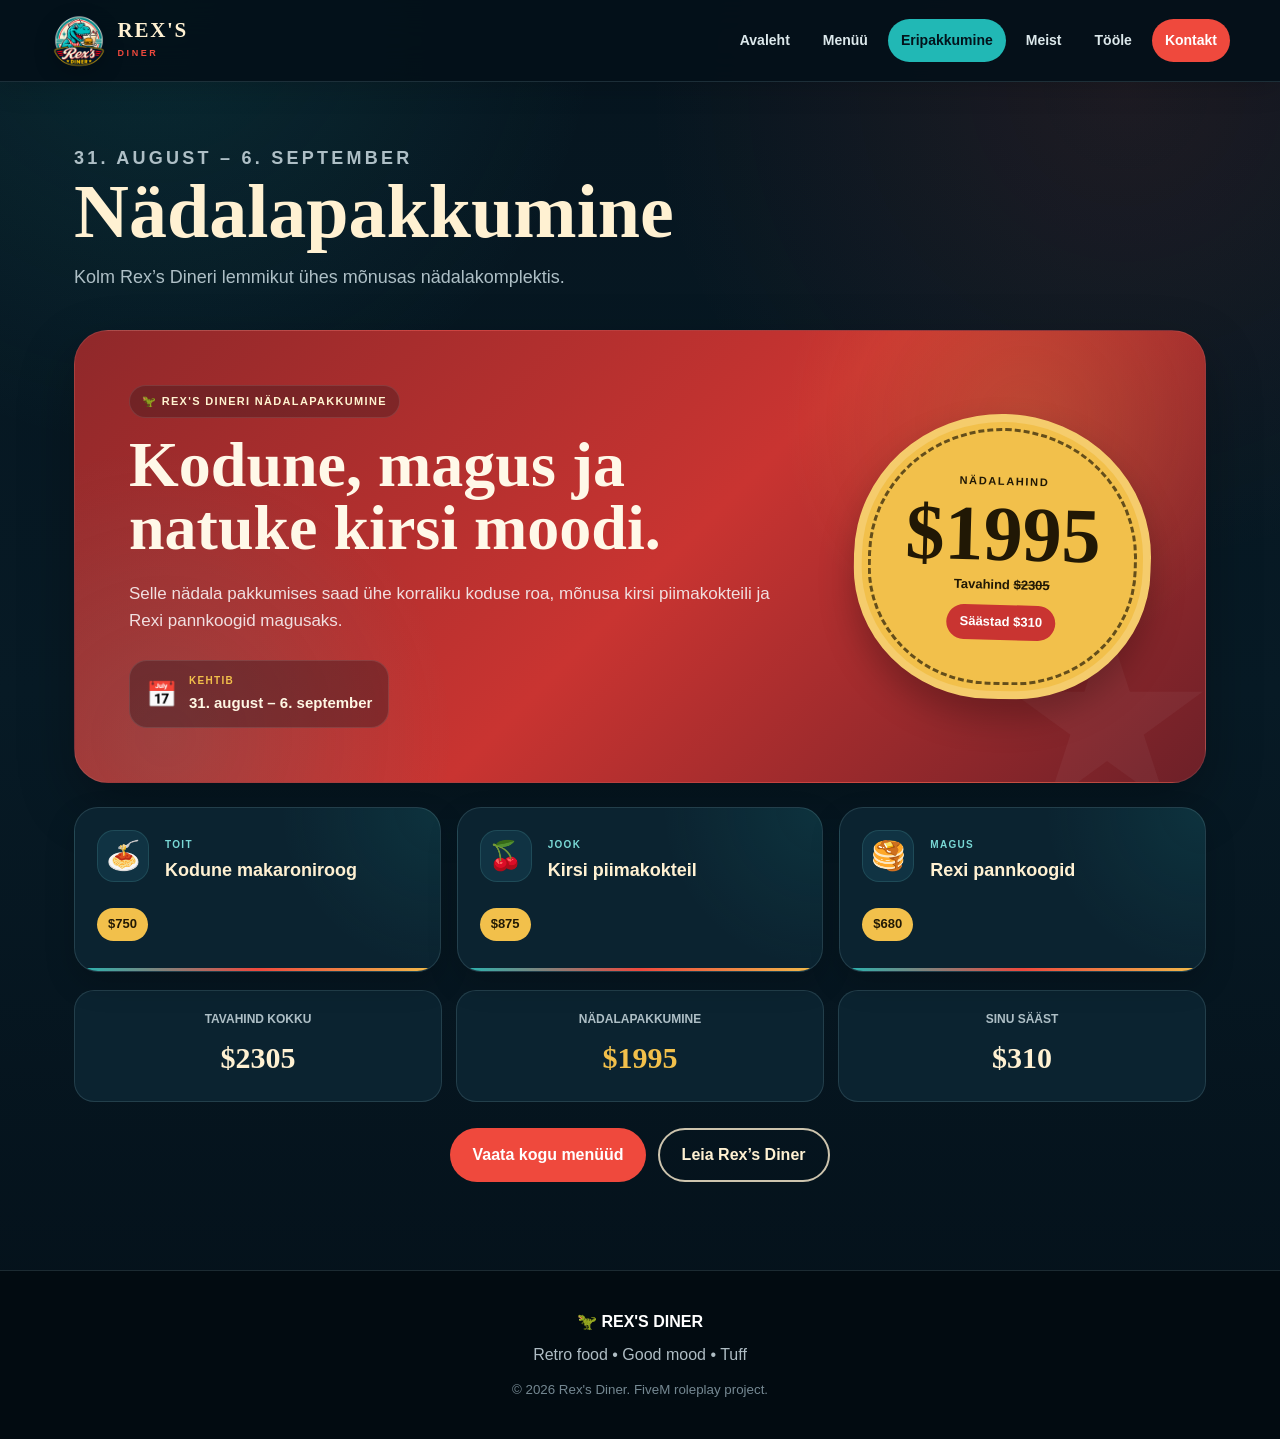
==== eripakkumine.html @ d5dc0175 "Add files via upload" ====
<!doctype html>
<html lang="et">
<head>
  <meta charset="utf-8">
  <meta name="viewport" content="width=device-width, initial-scale=1">
  <meta name="theme-color" content="#06151f">
  <title>Eripakkumine | Rex's Diner</title>
  <link rel="stylesheet" href="styles.css?v=11">

<style>
/* NÄDALAPAKKUMINE – inline CSS, et kujundus töötaks kindlasti */

.weekly-offer-page {
  max-width: 1180px !important;
}

.weekly-offer-hero {
  position: relative !important;
  overflow: hidden !important;
  display: grid !important;
  grid-template-columns: minmax(0, 1.4fr) minmax(260px, .6fr) !important;
  gap: 32px !important;
  align-items: center !important;
  padding: clamp(30px, 5vw, 54px) !important;
  background:
    radial-gradient(circle at 84% 20%, rgba(242,192,75,.17), transparent 15rem),
    radial-gradient(circle at 8% 90%, rgba(33,184,181,.13), transparent 18rem),
    linear-gradient(135deg, #8f282a, #c93431 52%, #6d2028) !important;
  border: 1px solid rgba(255,255,255,.08) !important;
  border-radius: 34px !important;
  box-shadow: 0 22px 55px rgba(0,0,0,.28) !important;
}

.weekly-offer-hero::after {
  content: "★" !important;
  position: absolute !important;
  right: -14px !important;
  bottom: -60px !important;
  color: rgba(255,255,255,.045) !important;
  font-size: 250px !important;
  line-height: 1 !important;
  pointer-events: none !important;
}

.weekly-kicker {
  display: inline-flex !important;
  align-items: center !important;
  padding: 7px 12px !important;
  margin-bottom: 16px !important;
  color: #fff3d0 !important;
  background: rgba(4,16,25,.26) !important;
  border: 1px solid rgba(255,255,255,.10) !important;
  border-radius: 999px !important;
  font-size: 11px !important;
  font-weight: 900 !important;
  letter-spacing: .12em !important;
}

.weekly-offer-copy h2 {
  max-width: 690px !important;
  margin: 0 !important;
  color: #fff8e8 !important;
  font-family: Georgia, "Times New Roman", serif !important;
  font-size: clamp(38px, 5.2vw, 64px) !important;
  line-height: .98 !important;
}

.weekly-offer-copy > p {
  max-width: 650px !important;
  margin: 20px 0 26px !important;
  color: #f1dfe0 !important;
  font-size: 17px !important;
}

.weekly-date {
  display: inline-grid !important;
  grid-template-columns: auto 1fr !important;
  gap: 12px !important;
  align-items: center !important;
  padding: 12px 16px !important;
  background: rgba(4,16,25,.30) !important;
  border: 1px solid rgba(255,255,255,.10) !important;
  border-radius: 18px !important;
}

.weekly-date > span {
  font-size: 25px !important;
}

.weekly-date small,
.weekly-date strong {
  display: block !important;
}

.weekly-date small {
  color: #f2c04b !important;
  font-size: 10px !important;
  font-weight: 900 !important;
  letter-spacing: .13em !important;
}

.weekly-date strong {
  margin-top: 2px !important;
  color: #fff7e4 !important;
  font-size: 15px !important;
}

.weekly-price-card {
  position: relative !important;
  z-index: 1 !important;
  min-height: 285px !important;
  display: flex !important;
  flex-direction: column !important;
  align-items: center !important;
  justify-content: center !important;
  padding: 30px 24px !important;
  text-align: center !important;
  color: #211805 !important;
  background: #f2c04b !important;
  border: 8px solid rgba(255,255,255,.18) !important;
  border-radius: 50% 50% 46% 46% !important;
  outline: 3px dashed rgba(33,24,5,.68) !important;
  outline-offset: -17px !important;
  transform: rotate(1.5deg) !important;
  box-shadow: 0 18px 34px rgba(0,0,0,.25) !important;
}

.weekly-price-label {
  font-size: 11px !important;
  font-weight: 900 !important;
  letter-spacing: .15em !important;
}

.weekly-price-card > strong {
  margin: 4px 0 2px !important;
  font-family: Georgia, "Times New Roman", serif !important;
  font-size: clamp(52px, 7vw, 78px) !important;
  line-height: 1 !important;
}

.weekly-old-price {
  font-size: 13px !important;
  font-weight: 800 !important;
}

.weekly-save {
  margin-top: 10px !important;
  padding: 7px 13px !important;
  color: #fff !important;
  background: #c93431 !important;
  border-radius: 999px !important;
  font-size: 13px !important;
  font-weight: 900 !important;
}

.weekly-items {
  display: grid !important;
  grid-template-columns: repeat(3, minmax(0,1fr)) !important;
  gap: 16px !important;
  margin-top: 24px !important;
}

.weekly-item-card {
  position: relative !important;
  min-height: 165px !important;
  display: grid !important;
  grid-template-columns: auto minmax(0,1fr) !important;
  gap: 16px !important;
  align-items: start !important;
  padding: 22px !important;
  overflow: hidden !important;
  background:
    radial-gradient(circle at 100% 0%, rgba(33,184,181,.10), transparent 10rem),
    #0b2330 !important;
  border: 1px solid rgba(142,189,199,.18) !important;
  border-radius: 24px !important;
  box-shadow: 0 12px 30px rgba(0,0,0,.18) !important;
}

.weekly-item-card::after {
  content: "" !important;
  position: absolute !important;
  left: 0 !important;
  right: 0 !important;
  bottom: 0 !important;
  height: 3px !important;
  background: linear-gradient(90deg, #21b8b5, #ef493d, #f2c04b) !important;
}

.weekly-item-icon {
  display: grid !important;
  place-items: center !important;
  width: 52px !important;
  height: 52px !important;
  border-radius: 17px !important;
  background: #103343 !important;
  border: 1px solid rgba(121,216,213,.14) !important;
  font-size: 28px !important;
}

.weekly-item-text span {
  color: #79d8d5 !important;
  font-size: 10px !important;
  font-weight: 900 !important;
  letter-spacing: .13em !important;
}

.weekly-item-text h3 {
  margin: 3px 0 0 !important;
  color: #fff1d2 !important;
  font-size: 18px !important;
  line-height: 1.3 !important;
}

.weekly-item-price {
  grid-column: 1 / -1 !important;
  justify-self: start !important;
  margin-top: 2px !important;
  padding: 6px 11px !important;
  color: #231a05 !important;
  background: #f2c04b !important;
  border-radius: 999px !important;
  font-size: 13px !important;
  font-weight: 900 !important;
}

.weekly-summary {
  display: grid !important;
  grid-template-columns: repeat(3, 1fr) !important;
  gap: 14px !important;
  margin-top: 18px !important;
}

.weekly-summary > div {
  min-height: 112px !important;
  display: flex !important;
  flex-direction: column !important;
  align-items: center !important;
  justify-content: center !important;
  padding: 18px !important;
  text-align: center !important;
  background: #0b2330 !important;
  border: 1px solid rgba(142,189,199,.18) !important;
  border-radius: 20px !important;
}

.weekly-summary span {
  color: #aebfc6 !important;
  font-size: 12px !important;
  font-weight: 800 !important;
  text-transform: uppercase !important;
}

.weekly-summary strong {
  margin-top: 4px !important;
  color: #fff1d2 !important;
  font-family: Georgia, "Times New Roman", serif !important;
  font-size: 30px !important;
}

.weekly-summary-main {
  background:
    linear-gradient(145deg, rgba(242,192,75,.15), rgba(242,192,75,.05)),
    #0b2330 !important;
  border-color: rgba(242,192,75,.24) !important;
}

.weekly-summary-main strong {
  color: #f2c04b !important;
}

.weekly-actions {
  display: flex !important;
  flex-wrap: wrap !important;
  justify-content: center !important;
  gap: 12px !important;
  margin-top: 26px !important;
}

@media (max-width: 900px) {
  .weekly-offer-hero {
    grid-template-columns: 1fr !important;
  }

  .weekly-price-card {
    width: min(300px, 78vw) !important;
    min-height: 260px !important;
    justify-self: center !important;
  }

  .weekly-items {
    grid-template-columns: 1fr !important;
  }
}

@media (max-width: 680px) {
  .weekly-offer-hero {
    padding: 26px 21px !important;
    border-radius: 26px !important;
  }

  .weekly-summary {
    grid-template-columns: 1fr !important;
  }

  .weekly-price-card {
    min-height: 235px !important;
  }

  .weekly-actions .btn {
    width: 100% !important;
  }
}
</style>

</head>
<body>

<header class="site-header">
  <a class="brand" href="index.html" aria-label="Rex's Diner avaleht">
    <img src="logo.png" alt="Rex's Diner logo" class="brand-logo">
    <span class="brand-text"><strong>REX'S</strong><small>DINER</small></span>
  </a>

  <button class="menu-toggle" aria-expanded="false" aria-controls="main-nav">☰</button>

  <nav id="main-nav" class="main-nav">
    <a href="index.html">Avaleht</a>
    <a href="menu.html">Menüü</a>
    <a class="active" href="eripakkumine.html">Eripakkumine</a>
    <a href="meist.html">Meist</a>
    <a href="toole.html">Tööle</a>
    <a class="nav-cta" href="kontakt.html">Kontakt</a>
  </nav>
</header>

<main class="page">
  <div class="page-wrap weekly-offer-page">

    <div class="page-title">
      <p class="eyebrow">31. AUGUST – 6. SEPTEMBER</p>
      <h1>Nädalapakkumine</h1>
      <p>Kolm Rex’s Dineri lemmikut ühes mõnusas nädalakomplektis.</p>
    </div>

    <section class="weekly-offer-hero">
      <div class="weekly-offer-copy">
        <div class="weekly-kicker">🦖 REX'S DINERI NÄDALAPAKKUMINE</div>
        <h2>Kodune, magus ja natuke kirsi moodi.</h2>
        <p>
          Selle nädala pakkumises saad ühe korraliku koduse roa,
          mõnusa kirsi piimakokteili ja Rexi pannkoogid magusaks.
        </p>

        <div class="weekly-date">
          <span>📅</span>
          <div>
            <small>KEHTIB</small>
            <strong>31. august – 6. september</strong>
          </div>
        </div>
      </div>

      <div class="weekly-price-card">
        <span class="weekly-price-label">NÄDALAHIND</span>
        <strong>$1995</strong>
        <div class="weekly-old-price">Tavahind <del>$2305</del></div>
        <div class="weekly-save">Säästad $310</div>
      </div>
    </section>

    <section class="weekly-items">
      <article class="weekly-item-card">
        <div class="weekly-item-icon">🍝</div>
        <div class="weekly-item-text">
          <span>TOIT</span>
          <h3>Kodune makaroniroog</h3>
        </div>
        <div class="weekly-item-price">$750</div>
      </article>

      <article class="weekly-item-card">
        <div class="weekly-item-icon">🍒</div>
        <div class="weekly-item-text">
          <span>JOOK</span>
          <h3>Kirsi piimakokteil</h3>
        </div>
        <div class="weekly-item-price">$875</div>
      </article>

      <article class="weekly-item-card">
        <div class="weekly-item-icon">🥞</div>
        <div class="weekly-item-text">
          <span>MAGUS</span>
          <h3>Rexi pannkoogid</h3>
        </div>
        <div class="weekly-item-price">$680</div>
      </article>
    </section>

    <section class="weekly-summary">
      <div>
        <span>Tavahind kokku</span>
        <strong>$2305</strong>
      </div>
      <div class="weekly-summary-main">
        <span>Nädalapakkumine</span>
        <strong>$1995</strong>
      </div>
      <div>
        <span>Sinu sääst</span>
        <strong>$310</strong>
      </div>
    </section>

    <div class="weekly-actions">
      <a class="btn btn-primary" href="menu.html">Vaata kogu menüüd</a>
      <a class="btn btn-secondary" href="kontakt.html">Leia Rex’s Diner</a>
    </div>

  </div>
</main>

<footer class="site-footer">
  <strong>🦖 REX'S DINER</strong>
  <p>Retro food • Good mood • Tuff</p>
  <small>© <span id="year"></span> Rex's Diner. FiveM roleplay project.</small>
</footer>

<script src="script.js"></script>
</body>
</html>
---- styles.css ----
:root {
  --bg: #06151f;
  --bg-deep: #041019;
  --surface: #0b2330;
  --surface-2: #103343;
  --surface-3: #153e4f;

  --teal: #21b8b5;
  --teal-soft: #79d8d5;
  --red: #ef493d;
  --red-dark: #c93431;
  --gold: #f2c04b;

  --cream: #fff1d2;
  --text: #f7f0df;
  --muted: #aebfc6;
  --line: rgba(142, 189, 199, .18);

  --shadow: 0 22px 55px rgba(0, 0, 0, .28);
  --shadow-soft: 0 12px 30px rgba(0, 0, 0, .18);
  --radius: 26px;
}

* { box-sizing: border-box; }

html {
  min-height: 100%;
  background: var(--bg-deep);
}

body {
  margin: 0;
  min-height: 100vh;
  font-family: "Trebuchet MS", Arial, sans-serif;
  color: var(--text);
  background:
    radial-gradient(circle at 12% 0%, rgba(33,184,181,.13), transparent 28rem),
    radial-gradient(circle at 88% 6%, rgba(239,73,61,.10), transparent 30rem),
    linear-gradient(180deg, var(--bg) 0%, #071a25 48%, var(--bg-deep) 100%);
  line-height: 1.6;
}

a {
  color: inherit;
  text-decoration: none;
}

img {
  max-width: 100%;
}

/* ---------------- HEADER ---------------- */

.site-header {
  position: sticky;
  top: 0;
  z-index: 50;
  display: flex;
  align-items: center;
  justify-content: space-between;
  min-height: 82px;
  padding: 10px max(22px, calc((100vw - 1180px) / 2));
  background: rgba(4,16,25,.90);
  border-bottom: 1px solid var(--line);
  backdrop-filter: blur(18px);
  box-shadow: 0 8px 24px rgba(0,0,0,.14);
}

.brand {
  display: inline-flex;
  align-items: center;
  gap: 10px;
}

.brand-logo {
  width: clamp(40px, 4.5vw, 58px);
  height: auto;
  max-height: 58px;
  object-fit: contain;
  flex-shrink: 1;
  filter: drop-shadow(0 6px 10px rgba(0,0,0,.24));
}

.brand-text strong {
  display: block;
  color: var(--cream);
  font-family: Georgia, serif;
  font-size: 21px;
  letter-spacing: .08em;
  line-height: 1;
}

.brand-text small {
  display: block;
  margin-top: 5px;
  color: var(--red);
  font-weight: 900;
  letter-spacing: .28em;
  font-size: 9px;
}

.main-nav {
  display: flex;
  align-items: center;
  gap: 7px;
  font-size: 14px;
  font-weight: 800;
}

.main-nav a {
  padding: 10px 13px;
  border-radius: 999px;
  color: #dce8eb;
  transition: background .18s ease, color .18s ease, transform .18s ease;
}

.main-nav a:hover {
  color: #fff;
  background: rgba(33,184,181,.13);
  transform: translateY(-1px);
}

.main-nav a.active {
  background: var(--teal);
  color: #03141c;
}

.main-nav .nav-cta {
  background: var(--red);
  color: #fff;
}

.main-nav .nav-cta.active {
  background: var(--teal);
  color: #03141c;
}

.menu-toggle {
  display: none;
  border: 0;
  color: #fff;
  background: transparent;
  font-size: 28px;
  cursor: pointer;
}

/* ---------------- GENERIC ---------------- */

.page {
  min-height: calc(100vh - 82px - 160px);
}

.eyebrow {
  margin: 0 0 12px;
  color: var(--teal-soft);
  font-size: 13px;
  font-weight: 900;
  letter-spacing: .18em;
}

.btn {
  display: inline-flex;
  align-items: center;
  justify-content: center;
  min-height: 48px;
  padding: 12px 22px;
  border-radius: 999px;
  font-weight: 900;
  transition: transform .18s ease, box-shadow .18s ease, filter .18s ease;
}

.btn:hover {
  transform: translateY(-2px);
  box-shadow: 0 10px 24px rgba(0,0,0,.24);
  filter: brightness(1.05);
}

.btn-primary {
  background: var(--red);
  color: #fff;
}

.btn-secondary {
  background: transparent;
  color: var(--cream);
  border: 2px solid rgba(255,241,210,.8);
}

.btn-teal {
  background: var(--teal);
  color: #03141c;
}

.page-wrap {
  max-width: 1180px;
  margin: 0 auto;
  padding: 62px 24px 88px;
}

.page-title {
  max-width: 820px;
  margin-bottom: 38px;
}

.page-title h1 {
  margin: 0 0 14px;
  font-family: Georgia, "Times New Roman", serif;
  font-size: clamp(48px, 6vw, 76px);
  line-height: 1;
  color: var(--cream);
}

.page-title p {
  margin: 0;
  color: var(--muted);
  font-size: 18px;
}

/* ---------------- HOME ---------------- */

.hero {
  display: grid;
  grid-template-columns: 1.08fr .92fr;
  gap: 64px;
  align-items: center;
  max-width: 1180px;
  min-height: calc(100vh - 82px);
  margin: 0 auto;
  padding: 58px 24px 76px;
}

.hero h1 {
  margin: 0;
  font-family: Georgia, "Times New Roman", serif;
  font-size: clamp(56px, 7vw, 92px);
  line-height: .95;
  letter-spacing: -.045em;
  color: var(--cream);
}

.hero h1 span {
  color: var(--red);
  text-shadow: 4px 4px 0 rgba(33,184,181,.17);
}

.hero p.lead {
  max-width: 650px;
  margin: 26px 0;
  color: var(--muted);
  font-size: 20px;
}

.hero-actions {
  display: flex;
  flex-wrap: wrap;
  gap: 14px;
}

.hero-logo-wrap {
  width: 100%;
  min-height: clamp(280px, 42vw, 510px);
  display: grid;
  place-items: center;
  padding: clamp(18px, 3vw, 34px);
  overflow: hidden;
  background:
    radial-gradient(circle at 50% 44%, rgba(33,184,181,.14), transparent 45%),
    linear-gradient(145deg, var(--surface-2), var(--surface));
  border: 1px solid rgba(121,216,213,.18);
  border-radius: clamp(26px, 4vw, 42px);
  box-shadow: var(--shadow);
}

.hero-logo {
  display: block;
  width: clamp(190px, 34vw, 430px);
  max-width: 88%;
  height: auto;
  object-fit: contain;
  filter: drop-shadow(0 18px 22px rgba(0,0,0,.34));
}

.home-cards {
  max-width: 1180px;
  margin: -34px auto 70px;
  padding: 0 24px;
  display: grid;
  grid-template-columns: repeat(3, 1fr);
  gap: 18px;
}

.home-card,
.card {
  padding: 28px;
  background:
    linear-gradient(180deg, rgba(255,255,255,.018), rgba(255,255,255,0)),
    var(--surface);
  border: 1px solid var(--line);
  border-radius: var(--radius);
  box-shadow: var(--shadow-soft);
}

.home-card {
  transition: transform .2s ease, border-color .2s ease;
}

.home-card:hover {
  transform: translateY(-4px);
  border-color: rgba(33,184,181,.34);
}

.home-card h3 {
  margin: 8px 0;
  color: var(--cream);
  font-size: 23px;
}

.home-card p {
  margin: 0 0 18px;
  color: var(--muted);
}

.home-card .icon {
  font-size: 32px;
}

/* ---------------- MENU PAGE ---------------- */

.menu-page-intro {
  position: relative;
  overflow: hidden;
  padding: 34px 36px;
  margin-bottom: 28px;
  background:
    linear-gradient(130deg, rgba(33,184,181,.12), rgba(239,73,61,.07)),
    var(--surface);
  border: 1px solid var(--line);
  border-radius: 30px;
  box-shadow: var(--shadow-soft);
}

.menu-page-intro::after {
  content: "★";
  position: absolute;
  right: 30px;
  top: 12px;
  color: rgba(242,192,75,.12);
  font-size: 96px;
  line-height: 1;
}

.menu-page-intro p {
  max-width: 720px;
  margin: 0;
  color: var(--muted);
}

.menu-grid-pretty {
  display: grid;
  grid-template-columns: repeat(2, minmax(0, 1fr));
  gap: 22px;
}

.pretty-card {
  position: relative;
  overflow: hidden;
  padding: 0;
  background: var(--surface);
  border: 1px solid var(--line);
  border-radius: 28px;
  box-shadow: var(--shadow-soft);
}

.pretty-card::before {
  content: "";
  position: absolute;
  inset: 0 auto 0 0;
  width: 4px;
  background: linear-gradient(var(--teal), var(--red));
}

.pretty-card.wide {
  grid-column: 1 / -1;
}

.pretty-card-head {
  display: flex;
  align-items: center;
  gap: 14px;
  padding: 22px 24px 18px;
  border-bottom: 1px solid var(--line);
  background: rgba(255,255,255,.018);
}

.pretty-card-icon {
  display: grid;
  place-items: center;
  width: 48px;
  height: 48px;
  flex: 0 0 48px;
  border-radius: 15px;
  background: rgba(33,184,181,.12);
  border: 1px solid rgba(33,184,181,.18);
  font-size: 25px;
}

.pretty-card h2 {
  margin: 0;
  color: var(--cream);
  font-family: Georgia, "Times New Roman", serif;
  font-size: 30px;
}

.pretty-card-body {
  padding: 12px 24px 20px;
}

.pretty-menu-list {
  list-style: none;
  margin: 0;
  padding: 0;
}

.pretty-menu-list li {
  display: grid;
  grid-template-columns: minmax(0, 1fr) auto;
  gap: 14px;
  align-items: center;
  padding: 13px 0;
  border-bottom: 1px dashed rgba(174,191,198,.16);
}

.pretty-menu-list li:last-child {
  border-bottom: 0;
}

.item-name {
  min-width: 0;
  color: #edf3ef;
  font-weight: 800;
  line-height: 1.3;
}

.price-pill {
  display: inline-flex;
  align-items: center;
  justify-content: center;
  min-width: 68px;
  padding: 6px 10px;
  border-radius: 999px;
  color: #1c1603;
  background: var(--gold);
  font-weight: 900;
  font-size: 13px;
  white-space: nowrap;
  box-shadow: inset 0 -2px 0 rgba(0,0,0,.12);
}

.combo-grid {
  display: grid;
  grid-template-columns: repeat(2, minmax(0,1fr));
  gap: 14px;
  padding: 18px 24px 24px;
}

.combo-tile {
  padding: 18px;
  background: var(--surface-2);
  border: 1px solid rgba(121,216,213,.14);
  border-radius: 20px;
}

.combo-top {
  display: flex;
  gap: 12px;
  align-items: flex-start;
  justify-content: space-between;
}

.combo-tile h3 {
  margin: 0;
  color: var(--cream);
  font-size: 18px;
}

.combo-tile p {
  margin: 9px 0 0;
  color: var(--muted);
  font-size: 13px;
  line-height: 1.45;
}

.bar-grid {
  display: grid;
  grid-template-columns: repeat(5, minmax(0,1fr));
  gap: 14px;
  padding: 18px 24px 24px;
}

.bar-tile {
  padding: 16px;
  background: var(--surface-2);
  border: 1px solid rgba(121,216,213,.13);
  border-radius: 18px;
}

.bar-tile h3 {
  margin: 0 0 8px;
  color: var(--teal-soft);
  font-size: 13px;
  text-transform: uppercase;
  letter-spacing: .09em;
}

.bar-tile .pretty-menu-list li {
  grid-template-columns: 1fr;
  gap: 6px;
  padding: 10px 0;
}

.bar-tile .price-pill {
  justify-self: start;
  min-width: auto;
  padding: 5px 9px;
  font-size: 12px;
}

/* ---------------- ABOUT / JOBS / CONTACT ---------------- */

.content-grid {
  display: grid;
  grid-template-columns: 1.1fr .9fr;
  gap: 24px;
}

.card h2 {
  margin: 0 0 14px;
  color: var(--cream);
  font-family: Georgia, "Times New Roman", serif;
  font-size: 36px;
}

.card p {
  color: var(--muted);
}

.stat-grid {
  display: grid;
  grid-template-columns: repeat(3, 1fr);
  gap: 14px;
  margin-top: 22px;
}

.stat {
  min-height: 140px;
  display: flex;
  flex-direction: column;
  justify-content: center;
  align-items: center;
  padding: 18px;
  text-align: center;
  background: var(--surface-2);
  border: 1px solid var(--line);
  border-radius: 20px;
}

.stat strong {
  color: var(--cream);
  font-family: Georgia, serif;
  font-size: 30px;
}

.stat span {
  color: var(--muted);
  font-size: 12px;
  font-weight: 800;
  text-transform: uppercase;
}

.special-card {
  display: grid;
  grid-template-columns: 1fr .4fr;
  gap: 30px;
  align-items: center;
  padding: 44px;
  color: #fff;
  background:
    radial-gradient(circle at 85% 20%, rgba(242,192,75,.18), transparent 20rem),
    linear-gradient(135deg, #9f2b2c, var(--red-dark) 55%, #781f26);
  border: 1px solid rgba(255,255,255,.08);
  border-radius: 32px;
  box-shadow: var(--shadow);
}

.special-card h2 {
  margin: 0 0 12px;
  font-family: Georgia, serif;
  font-size: clamp(40px, 5vw, 62px);
  line-height: 1;
}

.special-badge {
  aspect-ratio: 1;
  display: grid;
  place-items: center;
  padding: 20px;
  text-align: center;
  color: #231a05;
  background: var(--gold);
  border: 8px solid rgba(255,255,255,.18);
  border-radius: 50%;
  outline: 3px dashed #39280c;
  outline-offset: -16px;
  font-family: Georgia, serif;
  font-weight: 900;
  font-size: 26px;
}

.job-tags {
  display: flex;
  flex-wrap: wrap;
  gap: 10px;
  margin: 22px 0;
}

.job-tags span {
  padding: 9px 14px;
  color: #dff8f6;
  background: rgba(33,184,181,.12);
  border: 1px solid rgba(33,184,181,.15);
  border-radius: 999px;
  font-weight: 800;
  font-size: 13px;
}

.apply-options {
  display: grid;
  gap: 18px;
  margin-top: 22px;
}

.apply-option {
  display: grid;
  grid-template-columns: auto 1fr;
  gap: 16px;
  align-items: start;
  padding: 20px;
  background: var(--surface-2);
  border: 1px solid var(--line);
  border-radius: 20px;
}

.apply-icon {
  display: grid;
  place-items: center;
  width: 48px;
  height: 48px;
  border-radius: 50%;
  background: rgba(33,184,181,.13);
  font-size: 25px;
}

.apply-option h3 {
  margin: 0 0 5px;
  color: var(--cream);
  font-size: 20px;
}

.apply-option p {
  margin: 0 0 14px;
}

.apply-divider {
  display: flex;
  align-items: center;
  gap: 12px;
  color: var(--muted);
  font-size: 11px;
  font-weight: 900;
  letter-spacing: .15em;
}

.apply-divider::before,
.apply-divider::after {
  content: "";
  height: 1px;
  flex: 1;
  background: var(--line);
}

.contact-grid {
  display: grid;
  grid-template-columns: repeat(3, 1fr);
  gap: 18px;
}

.contact-grid-two {
  grid-template-columns: repeat(2, minmax(0, 1fr));
  max-width: 820px;
}

.contact-card {
  min-height: 220px;
  padding: 28px;
  background: var(--surface);
  border: 1px solid var(--line);
  border-radius: var(--radius);
  box-shadow: var(--shadow-soft);
}

.contact-card .icon {
  font-size: 34px;
}

.contact-card h2 {
  margin: 12px 0 8px;
  color: var(--cream);
  font-size: 25px;
}

.contact-card p {
  margin: 0;
  color: var(--muted);
}

/* ---------------- FOOTER ---------------- */

.site-footer {
  padding: 38px 24px;
  text-align: center;
  color: #fff;
  background: #020b11;
  border-top: 1px solid var(--line);
}

.site-footer p {
  color: #aebcc3;
  margin: 8px 0;
}

.site-footer small {
  color: #758892;
}

/* ---------------- RESPONSIVE ---------------- */

@media (max-width: 1040px) {
  .bar-grid {
    grid-template-columns: repeat(3, minmax(0,1fr));
  }
}

@media (max-width: 900px) {
  .hero,
  .content-grid {
    grid-template-columns: 1fr;
  }

  .hero {
    min-height: auto;
    padding-top: 50px;
  }

  .hero-logo-wrap {
    min-height: 400px;
  }

  .home-cards,
  .contact-grid {
    grid-template-columns: 1fr;
  }

  .menu-grid-pretty {
    grid-template-columns: 1fr;
  }

  .pretty-card.wide {
    grid-column: auto;
  }

  .special-card {
    grid-template-columns: 1fr;
  }

  .special-badge {
    width: min(250px, 80vw);
    justify-self: center;
  }

  .bar-grid {
    grid-template-columns: repeat(2, minmax(0,1fr));
  }
}

@media (max-width: 760px) {
  .site-header {
    min-height: 72px;
  }

  .menu-toggle {
    display: block;
  }

  .main-nav {
    position: absolute;
    top: 72px;
    left: 14px;
    right: 14px;
    display: none;
    flex-direction: column;
    align-items: stretch;
    gap: 4px;
    padding: 14px;
    background: #071a24;
    border: 1px solid var(--line);
    border-radius: 18px;
    box-shadow: var(--shadow);
  }

  .main-nav.open {
    display: flex;
  }

  .main-nav a {
    text-align: center;
  }

  .hero {
    padding: 42px 20px 66px;
  }

  .hero h1 {
    font-size: clamp(48px, 16vw, 70px);
  }

  .hero p.lead {
    font-size: 18px;
  }

  .hero-logo-wrap {
    min-height: clamp(250px, 78vw, 330px);
    padding: 18px;
    border-radius: 28px;
  }

  .hero-logo {
    width: min(72vw, 320px);
    max-width: 88%;
  }

  .page-wrap {
    padding: 48px 20px 70px;
  }

  .home-cards {
    margin-top: -20px;
    padding: 0 20px;
  }

  .stat-grid {
    grid-template-columns: 1fr;
  }

  .contact-grid-two {
    grid-template-columns: 1fr;
  }

  .combo-grid {
    grid-template-columns: 1fr;
  }

  .bar-grid {
    grid-template-columns: 1fr;
  }

  .menu-page-intro {
    padding: 26px 24px;
  }
}

@media (max-width: 520px) {
  .apply-option {
    grid-template-columns: 1fr;
  }

  .apply-icon {
    width: 44px;
    height: 44px;
  }

  .apply-option .btn {
    width: 100%;
  }

  .pretty-card-head,
  .pretty-card-body,
  .combo-grid,
  .bar-grid {
    padding-left: 18px;
    padding-right: 18px;
  }

  .pretty-menu-list li {
    gap: 10px;
  }

  .price-pill {
    min-width: 62px;
    font-size: 12px;
  }
}
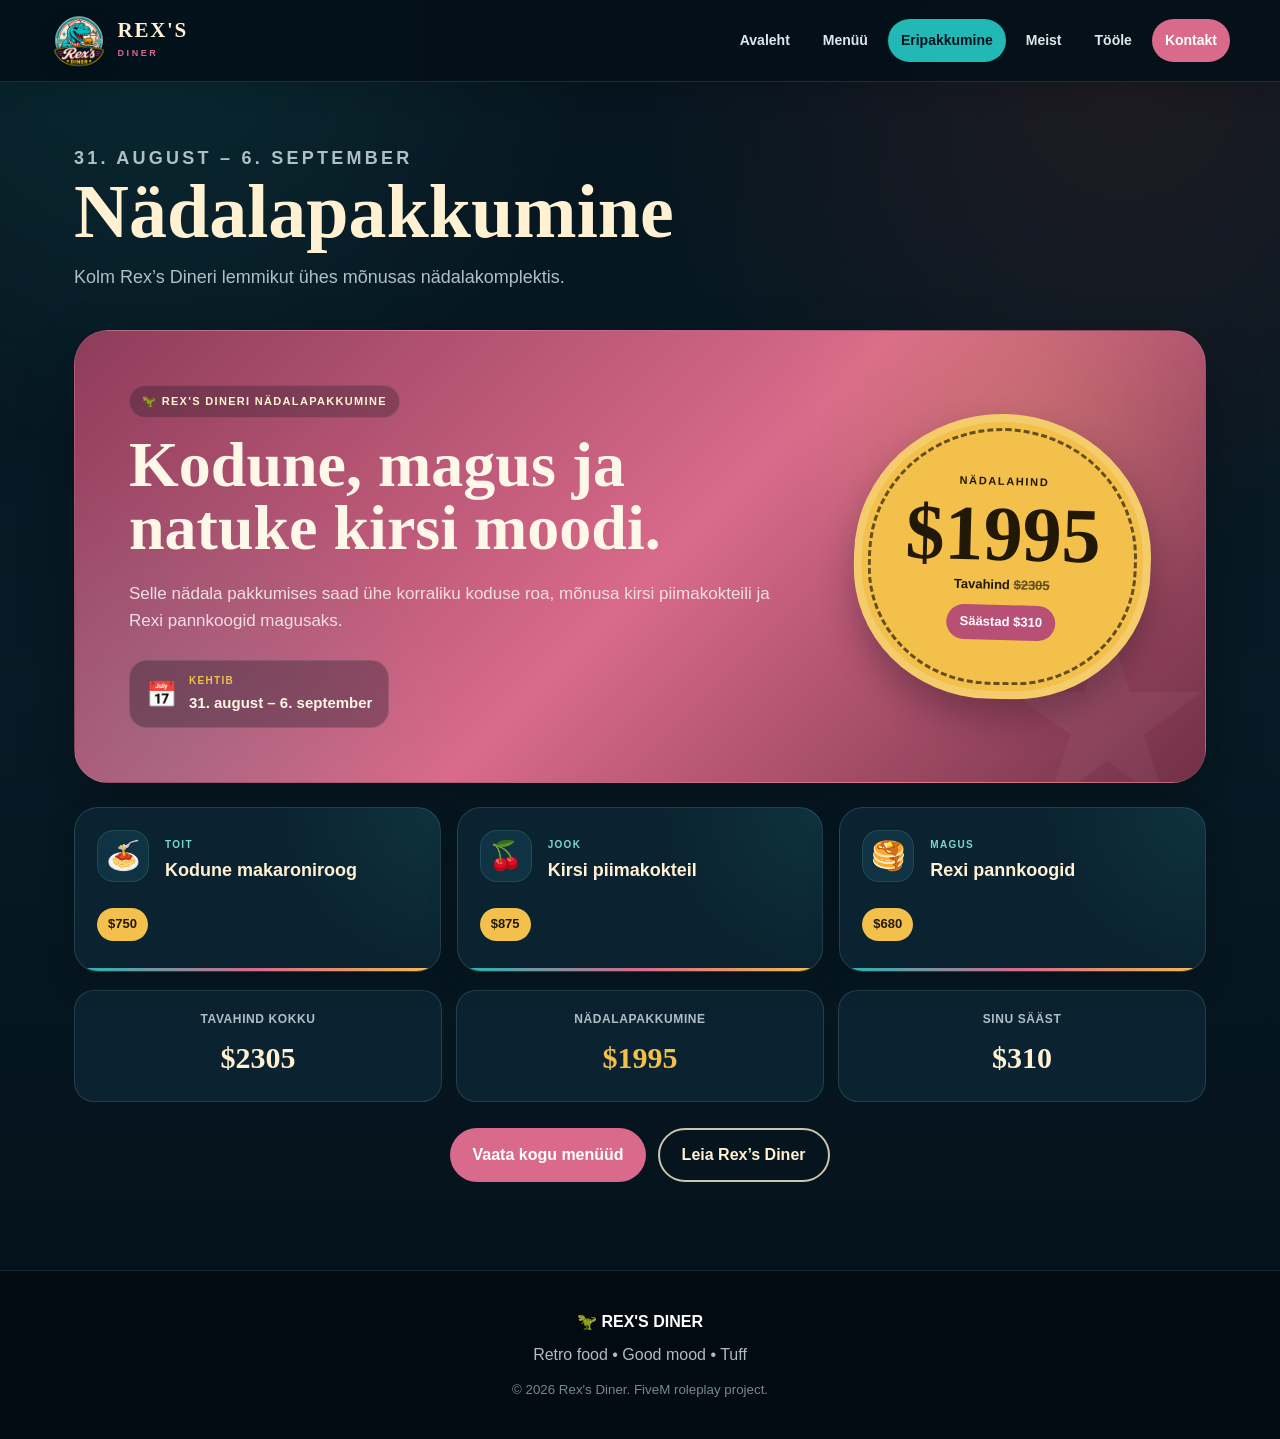
==== commit 4335ad3a: "Add files via upload" ====
--- a/eripakkumine.html
+++ b/eripakkumine.html
@@ -25,7 +25,7 @@
   background:
     radial-gradient(circle at 84% 20%, rgba(242,192,75,.17), transparent 15rem),
     radial-gradient(circle at 8% 90%, rgba(33,184,181,.13), transparent 18rem),
-    linear-gradient(135deg, #8f282a, #c93431 52%, #6d2028) !important;
+    linear-gradient(135deg, #8e3c5a, #d96a8b 52%, #713047) !important;
   border: 1px solid rgba(255,255,255,.08) !important;
   border-radius: 34px !important;
   box-shadow: 0 22px 55px rgba(0,0,0,.28) !important;
@@ -147,7 +147,7 @@
   margin-top: 10px !important;
   padding: 7px 13px !important;
   color: #fff !important;
-  background: #c93431 !important;
+  background: #b84f74 !important;
   border-radius: 999px !important;
   font-size: 13px !important;
   font-weight: 900 !important;
@@ -184,7 +184,7 @@
   right: 0 !important;
   bottom: 0 !important;
   height: 3px !important;
-  background: linear-gradient(90deg, #21b8b5, #ef493d, #f2c04b) !important;
+  background: linear-gradient(90deg, #21b8b5, #d96a8b, #f2c04b) !important;
 }
 
 .weekly-item-icon {
--- a/styles.css
+++ b/styles.css
@@ -7,8 +7,8 @@
 
   --teal: #21b8b5;
   --teal-soft: #79d8d5;
-  --red: #ef493d;
-  --red-dark: #c93431;
+  --red: #d96a8b;
+  --red-dark: #b84f74;
   --gold: #f2c04b;
 
   --cream: #fff1d2;
@@ -586,7 +586,7 @@
   color: #fff;
   background:
     radial-gradient(circle at 85% 20%, rgba(242,192,75,.18), transparent 20rem),
-    linear-gradient(135deg, #9f2b2c, var(--red-dark) 55%, #781f26);
+    linear-gradient(135deg, #8e3c5a, var(--red-dark) 55%, #713047);
   border: 1px solid rgba(255,255,255,.08);
   border-radius: 32px;
   box-shadow: var(--shadow);
@@ -909,3 +909,551 @@
     font-size: 12px;
   }
 }
+
+/* =========================================================
+   REX'S DINER MENÜÜ – IGA TOODE ERALDI KAARDIL
+   ========================================================= */
+
+.menu-page {
+  max-width: 1240px;
+}
+
+.menu-category {
+  margin-top: 28px;
+  padding: 26px;
+  background:
+    linear-gradient(145deg, rgba(255,255,255,.025), rgba(255,255,255,0)),
+    var(--surface);
+  border: 1px solid var(--line);
+  border-radius: 30px;
+  box-shadow: var(--shadow-soft);
+}
+
+.menu-category-heading {
+  display: flex;
+  align-items: center;
+  gap: 16px;
+  margin-bottom: 22px;
+}
+
+.menu-category-heading .eyebrow {
+  margin: 0 0 4px;
+  font-size: 10px;
+}
+
+.menu-category-heading h2 {
+  margin: 0;
+  color: var(--cream);
+  font-family: Georgia, "Times New Roman", serif;
+  font-size: clamp(30px, 4vw, 42px);
+  line-height: 1;
+}
+
+.category-icon {
+  display: grid;
+  place-items: center;
+  width: 58px;
+  height: 58px;
+  flex: 0 0 58px;
+  border-radius: 18px;
+  background: rgba(33,184,181,.12);
+  border: 1px solid rgba(121,216,213,.2);
+  font-size: 29px;
+}
+
+/* Põhikaardid – 3 kaarti reas desktopil */
+.item-card-grid {
+  display: grid !important;
+  grid-template-columns: repeat(3, minmax(0, 1fr)) !important;
+  gap: 16px !important;
+}
+
+.compact-grid {
+  display: grid !important;
+  grid-template-columns: repeat(3, minmax(0, 1fr)) !important;
+  gap: 16px !important;
+}
+
+.item-card {
+  position: relative;
+  min-width: 0;
+  min-height: 155px;
+  display: flex !important;
+  flex-direction: column;
+  align-items: flex-start;
+  padding: 20px;
+  overflow: hidden;
+  background:
+    radial-gradient(circle at 100% 0%, rgba(33,184,181,.10), transparent 9rem),
+    var(--surface-2);
+  border: 1px solid rgba(121,216,213,.15);
+  border-radius: 21px;
+  box-shadow: 0 9px 20px rgba(0,0,0,.15);
+  transition: transform .18s ease, border-color .18s ease, box-shadow .18s ease;
+}
+
+.item-card::after {
+  content: "";
+  position: absolute;
+  left: 0;
+  right: 0;
+  bottom: 0;
+  height: 3px;
+  background: linear-gradient(90deg, var(--teal), var(--red), var(--gold));
+}
+
+.item-card:hover {
+  transform: translateY(-4px);
+  border-color: rgba(121,216,213,.35);
+  box-shadow: 0 15px 28px rgba(0,0,0,.22);
+}
+
+.item-card-icon {
+  margin-bottom: 13px;
+  font-size: 28px;
+  line-height: 1;
+}
+
+.item-card h3 {
+  margin: 0 0 18px;
+  color: #f4f5ed;
+  font-size: 17px;
+  line-height: 1.35;
+}
+
+.item-card-price {
+  display: inline-flex;
+  align-items: center;
+  justify-content: center;
+  margin-top: auto;
+  min-width: 68px;
+  padding: 6px 11px;
+  border-radius: 999px;
+  color: #221902;
+  background: var(--gold);
+  font-weight: 900;
+  font-size: 13px;
+  white-space: nowrap;
+  box-shadow: inset 0 -2px 0 rgba(0,0,0,.12);
+}
+
+/* Kombod */
+.combo-card-grid {
+  display: grid !important;
+  grid-template-columns: repeat(2, minmax(0, 1fr)) !important;
+  gap: 16px !important;
+}
+
+.combo-card {
+  position: relative;
+  padding: 21px;
+  background:
+    linear-gradient(145deg, rgba(239,73,61,.08), transparent),
+    var(--surface-2);
+  border: 1px solid rgba(239,73,61,.18);
+  border-radius: 22px;
+  box-shadow: 0 9px 20px rgba(0,0,0,.15);
+}
+
+.combo-card::before {
+  content: "";
+  position: absolute;
+  top: 0;
+  left: 22px;
+  right: 22px;
+  height: 3px;
+  background: linear-gradient(90deg, var(--red), var(--gold));
+  border-radius: 0 0 99px 99px;
+}
+
+.combo-card-top {
+  display: flex;
+  align-items: center;
+  justify-content: space-between;
+  gap: 12px;
+  margin-bottom: 12px;
+}
+
+.combo-star {
+  color: var(--gold);
+  font-size: 23px;
+}
+
+.combo-card h3 {
+  margin: 0 0 12px;
+  color: var(--cream);
+  font-family: Georgia, "Times New Roman", serif;
+  font-size: 22px;
+}
+
+.combo-card p {
+  position: relative;
+  margin: 5px 0;
+  padding-left: 15px;
+  color: var(--muted);
+  font-size: 13px;
+}
+
+.combo-card p::before {
+  content: "•";
+  position: absolute;
+  left: 0;
+  color: var(--teal-soft);
+}
+
+/* Baarijoogid */
+.bar-category-block {
+  margin-top: 22px;
+}
+
+.bar-section-title {
+  margin: 0 0 11px;
+  color: var(--teal-soft);
+  font-size: 15px;
+  text-transform: uppercase;
+  letter-spacing: .08em;
+}
+
+.bar-item {
+  min-height: 125px;
+  justify-content: space-between;
+}
+
+/* Tablet */
+@media (max-width: 980px) {
+  .item-card-grid,
+  .compact-grid {
+    grid-template-columns: repeat(2, minmax(0, 1fr)) !important;
+  }
+}
+
+/* Telefon */
+@media (max-width: 680px) {
+  .menu-category {
+    padding: 19px;
+    border-radius: 24px;
+  }
+
+  .item-card-grid,
+  .compact-grid,
+  .combo-card-grid {
+    grid-template-columns: 1fr !important;
+  }
+
+  .item-card {
+    min-height: 130px;
+  }
+
+  .menu-category-heading {
+    align-items: flex-start;
+  }
+}
+
+/* =========================================================
+   REX'S DINER – NÄDALAPAKKUMINE
+   ========================================================= */
+
+.weekly-offer-page {
+  max-width: 1180px;
+}
+
+.weekly-offer-hero {
+  position: relative;
+  overflow: hidden;
+  display: grid;
+  grid-template-columns: minmax(0, 1.4fr) minmax(260px, .6fr);
+  gap: 32px;
+  align-items: center;
+  padding: clamp(30px, 5vw, 54px);
+  background:
+    radial-gradient(circle at 84% 20%, rgba(242,192,75,.17), transparent 15rem),
+    radial-gradient(circle at 8% 90%, rgba(33,184,181,.13), transparent 18rem),
+    linear-gradient(135deg, #8e3c5a, #d96a8b 52%, #713047);
+  border: 1px solid rgba(255,255,255,.08);
+  border-radius: 34px;
+  box-shadow: var(--shadow);
+}
+
+.weekly-offer-hero::after {
+  content: "★";
+  position: absolute;
+  right: -14px;
+  bottom: -60px;
+  color: rgba(255,255,255,.045);
+  font-size: 250px;
+  line-height: 1;
+  pointer-events: none;
+}
+
+.weekly-kicker {
+  display: inline-flex;
+  align-items: center;
+  padding: 7px 12px;
+  margin-bottom: 16px;
+  color: #fff3d0;
+  background: rgba(4,16,25,.26);
+  border: 1px solid rgba(255,255,255,.10);
+  border-radius: 999px;
+  font-size: 11px;
+  font-weight: 900;
+  letter-spacing: .12em;
+}
+
+.weekly-offer-copy h2 {
+  max-width: 690px;
+  margin: 0;
+  color: #fff8e8;
+  font-family: Georgia, "Times New Roman", serif;
+  font-size: clamp(38px, 5.2vw, 64px);
+  line-height: .98;
+}
+
+.weekly-offer-copy > p {
+  max-width: 650px;
+  margin: 20px 0 26px;
+  color: #f1dfe0;
+  font-size: 17px;
+}
+
+.weekly-date {
+  display: inline-grid;
+  grid-template-columns: auto 1fr;
+  gap: 12px;
+  align-items: center;
+  padding: 12px 16px;
+  background: rgba(4,16,25,.30);
+  border: 1px solid rgba(255,255,255,.10);
+  border-radius: 18px;
+}
+
+.weekly-date > span {
+  font-size: 25px;
+}
+
+.weekly-date small,
+.weekly-date strong {
+  display: block;
+}
+
+.weekly-date small {
+  color: #f2c04b;
+  font-size: 10px;
+  font-weight: 900;
+  letter-spacing: .13em;
+}
+
+.weekly-date strong {
+  margin-top: 2px;
+  color: #fff7e4;
+  font-size: 15px;
+}
+
+.weekly-price-card {
+  position: relative;
+  z-index: 1;
+  min-height: 285px;
+  display: flex;
+  flex-direction: column;
+  align-items: center;
+  justify-content: center;
+  padding: 30px 24px;
+  text-align: center;
+  color: #211805;
+  background: var(--gold);
+  border: 8px solid rgba(255,255,255,.18);
+  border-radius: 50% 50% 46% 46%;
+  outline: 3px dashed rgba(33,24,5,.68);
+  outline-offset: -17px;
+  transform: rotate(1.5deg);
+  box-shadow: 0 18px 34px rgba(0,0,0,.25);
+}
+
+.weekly-price-label {
+  font-size: 11px;
+  font-weight: 900;
+  letter-spacing: .15em;
+}
+
+.weekly-price-card > strong {
+  margin: 4px 0 2px;
+  font-family: Georgia, "Times New Roman", serif;
+  font-size: clamp(52px, 7vw, 78px);
+  line-height: 1;
+}
+
+.weekly-old-price {
+  font-size: 13px;
+  font-weight: 800;
+}
+
+.weekly-old-price del {
+  opacity: .68;
+}
+
+.weekly-save {
+  margin-top: 10px;
+  padding: 7px 13px;
+  color: #fff;
+  background: var(--red-dark);
+  border-radius: 999px;
+  font-size: 13px;
+  font-weight: 900;
+}
+
+.weekly-items {
+  display: grid;
+  grid-template-columns: repeat(3, minmax(0,1fr));
+  gap: 16px;
+  margin-top: 24px;
+}
+
+.weekly-item-card {
+  position: relative;
+  min-height: 165px;
+  display: grid;
+  grid-template-columns: auto minmax(0,1fr);
+  gap: 16px;
+  align-items: start;
+  padding: 22px;
+  overflow: hidden;
+  background:
+    radial-gradient(circle at 100% 0%, rgba(33,184,181,.10), transparent 10rem),
+    var(--surface);
+  border: 1px solid var(--line);
+  border-radius: 24px;
+  box-shadow: var(--shadow-soft);
+}
+
+.weekly-item-card::after {
+  content: "";
+  position: absolute;
+  left: 0;
+  right: 0;
+  bottom: 0;
+  height: 3px;
+  background: linear-gradient(90deg, var(--teal), var(--red), var(--gold));
+}
+
+.weekly-item-icon {
+  display: grid;
+  place-items: center;
+  width: 52px;
+  height: 52px;
+  border-radius: 17px;
+  background: var(--surface-2);
+  border: 1px solid rgba(121,216,213,.14);
+  font-size: 28px;
+}
+
+.weekly-item-text span {
+  color: var(--teal-soft);
+  font-size: 10px;
+  font-weight: 900;
+  letter-spacing: .13em;
+}
+
+.weekly-item-text h3 {
+  margin: 3px 0 0;
+  color: var(--cream);
+  font-size: 18px;
+  line-height: 1.3;
+}
+
+.weekly-item-price {
+  grid-column: 1 / -1;
+  justify-self: start;
+  margin-top: 2px;
+  padding: 6px 11px;
+  color: #231a05;
+  background: var(--gold);
+  border-radius: 999px;
+  font-size: 13px;
+  font-weight: 900;
+}
+
+.weekly-summary {
+  display: grid;
+  grid-template-columns: repeat(3, 1fr);
+  gap: 14px;
+  margin-top: 18px;
+}
+
+.weekly-summary > div {
+  min-height: 112px;
+  display: flex;
+  flex-direction: column;
+  align-items: center;
+  justify-content: center;
+  padding: 18px;
+  text-align: center;
+  background: var(--surface);
+  border: 1px solid var(--line);
+  border-radius: 20px;
+}
+
+.weekly-summary span {
+  color: var(--muted);
+  font-size: 12px;
+  font-weight: 800;
+  text-transform: uppercase;
+  letter-spacing: .05em;
+}
+
+.weekly-summary strong {
+  margin-top: 4px;
+  color: var(--cream);
+  font-family: Georgia, "Times New Roman", serif;
+  font-size: 30px;
+}
+
+.weekly-summary-main {
+  background: linear-gradient(145deg, rgba(242,192,75,.15), rgba(242,192,75,.05)), var(--surface) !important;
+  border-color: rgba(242,192,75,.24) !important;
+}
+
+.weekly-summary-main strong {
+  color: var(--gold);
+}
+
+.weekly-actions {
+  display: flex;
+  flex-wrap: wrap;
+  justify-content: center;
+  gap: 12px;
+  margin-top: 26px;
+}
+
+@media (max-width: 900px) {
+  .weekly-offer-hero {
+    grid-template-columns: 1fr;
+  }
+
+  .weekly-price-card {
+    width: min(300px, 78vw);
+    min-height: 260px;
+    justify-self: center;
+  }
+
+  .weekly-items {
+    grid-template-columns: 1fr;
+  }
+}
+
+@media (max-width: 680px) {
+  .weekly-offer-hero {
+    padding: 26px 21px;
+    border-radius: 26px;
+  }
+
+  .weekly-summary {
+    grid-template-columns: 1fr;
+  }
+
+  .weekly-price-card {
+    min-height: 235px;
+  }
+
+  .weekly-actions .btn {
+    width: 100%;
+  }
+}
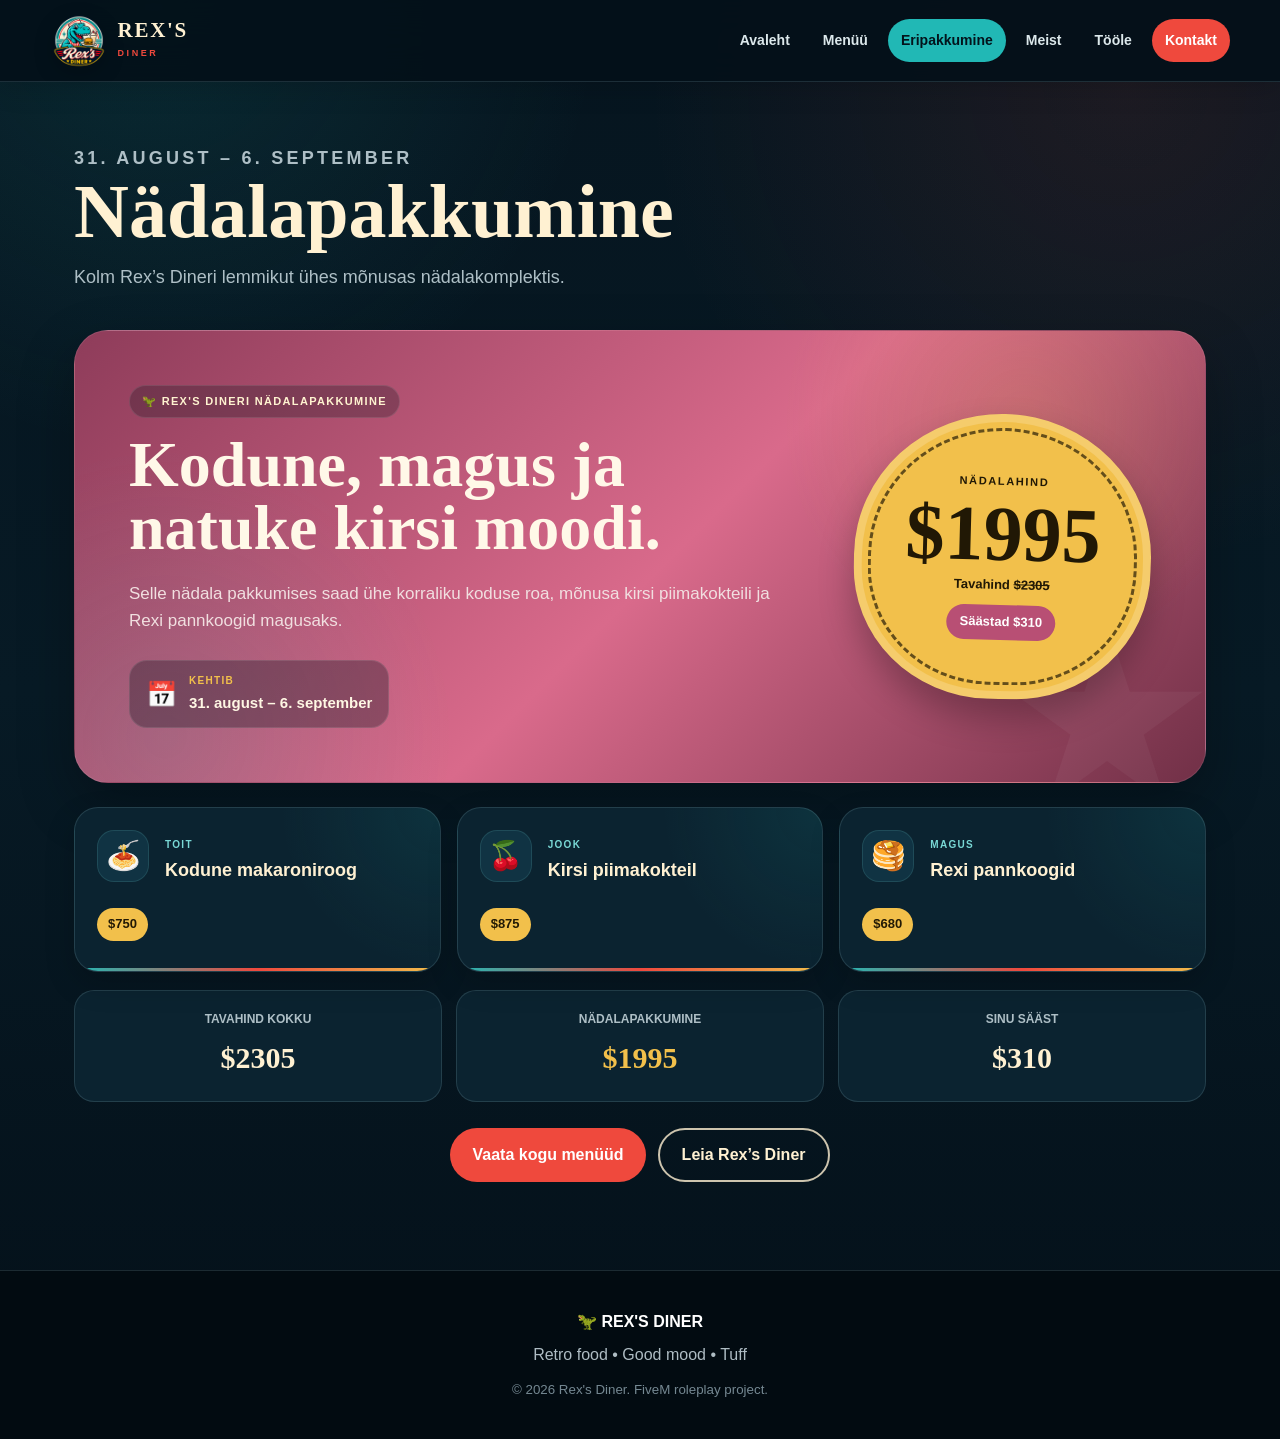
==== commit a1ac5688: "Add files via upload" ====
--- a/eripakkumine.html
+++ b/eripakkumine.html
@@ -184,7 +184,7 @@
   right: 0 !important;
   bottom: 0 !important;
   height: 3px !important;
-  background: linear-gradient(90deg, #21b8b5, #d96a8b, #f2c04b) !important;
+  background: linear-gradient(90deg, #21b8b5, #ef493d, #f2c04b) !important;
 }
 
 .weekly-item-icon {
--- a/styles.css
+++ b/styles.css
@@ -7,8 +7,8 @@
 
   --teal: #21b8b5;
   --teal-soft: #79d8d5;
-  --red: #d96a8b;
-  --red-dark: #b84f74;
+  --red: #ef493d;
+  --red-dark: #c93431;
   --gold: #f2c04b;
 
   --cream: #fff1d2;
@@ -586,7 +586,7 @@
   color: #fff;
   background:
     radial-gradient(circle at 85% 20%, rgba(242,192,75,.18), transparent 20rem),
-    linear-gradient(135deg, #8e3c5a, var(--red-dark) 55%, #713047);
+    linear-gradient(135deg, #9f2b2c, var(--red-dark) 55%, #781f26);
   border: 1px solid rgba(255,255,255,.08);
   border-radius: 32px;
   box-shadow: var(--shadow);
@@ -909,551 +909,3 @@
     font-size: 12px;
   }
 }
-
-/* =========================================================
-   REX'S DINER MENÜÜ – IGA TOODE ERALDI KAARDIL
-   ========================================================= */
-
-.menu-page {
-  max-width: 1240px;
-}
-
-.menu-category {
-  margin-top: 28px;
-  padding: 26px;
-  background:
-    linear-gradient(145deg, rgba(255,255,255,.025), rgba(255,255,255,0)),
-    var(--surface);
-  border: 1px solid var(--line);
-  border-radius: 30px;
-  box-shadow: var(--shadow-soft);
-}
-
-.menu-category-heading {
-  display: flex;
-  align-items: center;
-  gap: 16px;
-  margin-bottom: 22px;
-}
-
-.menu-category-heading .eyebrow {
-  margin: 0 0 4px;
-  font-size: 10px;
-}
-
-.menu-category-heading h2 {
-  margin: 0;
-  color: var(--cream);
-  font-family: Georgia, "Times New Roman", serif;
-  font-size: clamp(30px, 4vw, 42px);
-  line-height: 1;
-}
-
-.category-icon {
-  display: grid;
-  place-items: center;
-  width: 58px;
-  height: 58px;
-  flex: 0 0 58px;
-  border-radius: 18px;
-  background: rgba(33,184,181,.12);
-  border: 1px solid rgba(121,216,213,.2);
-  font-size: 29px;
-}
-
-/* Põhikaardid – 3 kaarti reas desktopil */
-.item-card-grid {
-  display: grid !important;
-  grid-template-columns: repeat(3, minmax(0, 1fr)) !important;
-  gap: 16px !important;
-}
-
-.compact-grid {
-  display: grid !important;
-  grid-template-columns: repeat(3, minmax(0, 1fr)) !important;
-  gap: 16px !important;
-}
-
-.item-card {
-  position: relative;
-  min-width: 0;
-  min-height: 155px;
-  display: flex !important;
-  flex-direction: column;
-  align-items: flex-start;
-  padding: 20px;
-  overflow: hidden;
-  background:
-    radial-gradient(circle at 100% 0%, rgba(33,184,181,.10), transparent 9rem),
-    var(--surface-2);
-  border: 1px solid rgba(121,216,213,.15);
-  border-radius: 21px;
-  box-shadow: 0 9px 20px rgba(0,0,0,.15);
-  transition: transform .18s ease, border-color .18s ease, box-shadow .18s ease;
-}
-
-.item-card::after {
-  content: "";
-  position: absolute;
-  left: 0;
-  right: 0;
-  bottom: 0;
-  height: 3px;
-  background: linear-gradient(90deg, var(--teal), var(--red), var(--gold));
-}
-
-.item-card:hover {
-  transform: translateY(-4px);
-  border-color: rgba(121,216,213,.35);
-  box-shadow: 0 15px 28px rgba(0,0,0,.22);
-}
-
-.item-card-icon {
-  margin-bottom: 13px;
-  font-size: 28px;
-  line-height: 1;
-}
-
-.item-card h3 {
-  margin: 0 0 18px;
-  color: #f4f5ed;
-  font-size: 17px;
-  line-height: 1.35;
-}
-
-.item-card-price {
-  display: inline-flex;
-  align-items: center;
-  justify-content: center;
-  margin-top: auto;
-  min-width: 68px;
-  padding: 6px 11px;
-  border-radius: 999px;
-  color: #221902;
-  background: var(--gold);
-  font-weight: 900;
-  font-size: 13px;
-  white-space: nowrap;
-  box-shadow: inset 0 -2px 0 rgba(0,0,0,.12);
-}
-
-/* Kombod */
-.combo-card-grid {
-  display: grid !important;
-  grid-template-columns: repeat(2, minmax(0, 1fr)) !important;
-  gap: 16px !important;
-}
-
-.combo-card {
-  position: relative;
-  padding: 21px;
-  background:
-    linear-gradient(145deg, rgba(239,73,61,.08), transparent),
-    var(--surface-2);
-  border: 1px solid rgba(239,73,61,.18);
-  border-radius: 22px;
-  box-shadow: 0 9px 20px rgba(0,0,0,.15);
-}
-
-.combo-card::before {
-  content: "";
-  position: absolute;
-  top: 0;
-  left: 22px;
-  right: 22px;
-  height: 3px;
-  background: linear-gradient(90deg, var(--red), var(--gold));
-  border-radius: 0 0 99px 99px;
-}
-
-.combo-card-top {
-  display: flex;
-  align-items: center;
-  justify-content: space-between;
-  gap: 12px;
-  margin-bottom: 12px;
-}
-
-.combo-star {
-  color: var(--gold);
-  font-size: 23px;
-}
-
-.combo-card h3 {
-  margin: 0 0 12px;
-  color: var(--cream);
-  font-family: Georgia, "Times New Roman", serif;
-  font-size: 22px;
-}
-
-.combo-card p {
-  position: relative;
-  margin: 5px 0;
-  padding-left: 15px;
-  color: var(--muted);
-  font-size: 13px;
-}
-
-.combo-card p::before {
-  content: "•";
-  position: absolute;
-  left: 0;
-  color: var(--teal-soft);
-}
-
-/* Baarijoogid */
-.bar-category-block {
-  margin-top: 22px;
-}
-
-.bar-section-title {
-  margin: 0 0 11px;
-  color: var(--teal-soft);
-  font-size: 15px;
-  text-transform: uppercase;
-  letter-spacing: .08em;
-}
-
-.bar-item {
-  min-height: 125px;
-  justify-content: space-between;
-}
-
-/* Tablet */
-@media (max-width: 980px) {
-  .item-card-grid,
-  .compact-grid {
-    grid-template-columns: repeat(2, minmax(0, 1fr)) !important;
-  }
-}
-
-/* Telefon */
-@media (max-width: 680px) {
-  .menu-category {
-    padding: 19px;
-    border-radius: 24px;
-  }
-
-  .item-card-grid,
-  .compact-grid,
-  .combo-card-grid {
-    grid-template-columns: 1fr !important;
-  }
-
-  .item-card {
-    min-height: 130px;
-  }
-
-  .menu-category-heading {
-    align-items: flex-start;
-  }
-}
-
-/* =========================================================
-   REX'S DINER – NÄDALAPAKKUMINE
-   ========================================================= */
-
-.weekly-offer-page {
-  max-width: 1180px;
-}
-
-.weekly-offer-hero {
-  position: relative;
-  overflow: hidden;
-  display: grid;
-  grid-template-columns: minmax(0, 1.4fr) minmax(260px, .6fr);
-  gap: 32px;
-  align-items: center;
-  padding: clamp(30px, 5vw, 54px);
-  background:
-    radial-gradient(circle at 84% 20%, rgba(242,192,75,.17), transparent 15rem),
-    radial-gradient(circle at 8% 90%, rgba(33,184,181,.13), transparent 18rem),
-    linear-gradient(135deg, #8e3c5a, #d96a8b 52%, #713047);
-  border: 1px solid rgba(255,255,255,.08);
-  border-radius: 34px;
-  box-shadow: var(--shadow);
-}
-
-.weekly-offer-hero::after {
-  content: "★";
-  position: absolute;
-  right: -14px;
-  bottom: -60px;
-  color: rgba(255,255,255,.045);
-  font-size: 250px;
-  line-height: 1;
-  pointer-events: none;
-}
-
-.weekly-kicker {
-  display: inline-flex;
-  align-items: center;
-  padding: 7px 12px;
-  margin-bottom: 16px;
-  color: #fff3d0;
-  background: rgba(4,16,25,.26);
-  border: 1px solid rgba(255,255,255,.10);
-  border-radius: 999px;
-  font-size: 11px;
-  font-weight: 900;
-  letter-spacing: .12em;
-}
-
-.weekly-offer-copy h2 {
-  max-width: 690px;
-  margin: 0;
-  color: #fff8e8;
-  font-family: Georgia, "Times New Roman", serif;
-  font-size: clamp(38px, 5.2vw, 64px);
-  line-height: .98;
-}
-
-.weekly-offer-copy > p {
-  max-width: 650px;
-  margin: 20px 0 26px;
-  color: #f1dfe0;
-  font-size: 17px;
-}
-
-.weekly-date {
-  display: inline-grid;
-  grid-template-columns: auto 1fr;
-  gap: 12px;
-  align-items: center;
-  padding: 12px 16px;
-  background: rgba(4,16,25,.30);
-  border: 1px solid rgba(255,255,255,.10);
-  border-radius: 18px;
-}
-
-.weekly-date > span {
-  font-size: 25px;
-}
-
-.weekly-date small,
-.weekly-date strong {
-  display: block;
-}
-
-.weekly-date small {
-  color: #f2c04b;
-  font-size: 10px;
-  font-weight: 900;
-  letter-spacing: .13em;
-}
-
-.weekly-date strong {
-  margin-top: 2px;
-  color: #fff7e4;
-  font-size: 15px;
-}
-
-.weekly-price-card {
-  position: relative;
-  z-index: 1;
-  min-height: 285px;
-  display: flex;
-  flex-direction: column;
-  align-items: center;
-  justify-content: center;
-  padding: 30px 24px;
-  text-align: center;
-  color: #211805;
-  background: var(--gold);
-  border: 8px solid rgba(255,255,255,.18);
-  border-radius: 50% 50% 46% 46%;
-  outline: 3px dashed rgba(33,24,5,.68);
-  outline-offset: -17px;
-  transform: rotate(1.5deg);
-  box-shadow: 0 18px 34px rgba(0,0,0,.25);
-}
-
-.weekly-price-label {
-  font-size: 11px;
-  font-weight: 900;
-  letter-spacing: .15em;
-}
-
-.weekly-price-card > strong {
-  margin: 4px 0 2px;
-  font-family: Georgia, "Times New Roman", serif;
-  font-size: clamp(52px, 7vw, 78px);
-  line-height: 1;
-}
-
-.weekly-old-price {
-  font-size: 13px;
-  font-weight: 800;
-}
-
-.weekly-old-price del {
-  opacity: .68;
-}
-
-.weekly-save {
-  margin-top: 10px;
-  padding: 7px 13px;
-  color: #fff;
-  background: var(--red-dark);
-  border-radius: 999px;
-  font-size: 13px;
-  font-weight: 900;
-}
-
-.weekly-items {
-  display: grid;
-  grid-template-columns: repeat(3, minmax(0,1fr));
-  gap: 16px;
-  margin-top: 24px;
-}
-
-.weekly-item-card {
-  position: relative;
-  min-height: 165px;
-  display: grid;
-  grid-template-columns: auto minmax(0,1fr);
-  gap: 16px;
-  align-items: start;
-  padding: 22px;
-  overflow: hidden;
-  background:
-    radial-gradient(circle at 100% 0%, rgba(33,184,181,.10), transparent 10rem),
-    var(--surface);
-  border: 1px solid var(--line);
-  border-radius: 24px;
-  box-shadow: var(--shadow-soft);
-}
-
-.weekly-item-card::after {
-  content: "";
-  position: absolute;
-  left: 0;
-  right: 0;
-  bottom: 0;
-  height: 3px;
-  background: linear-gradient(90deg, var(--teal), var(--red), var(--gold));
-}
-
-.weekly-item-icon {
-  display: grid;
-  place-items: center;
-  width: 52px;
-  height: 52px;
-  border-radius: 17px;
-  background: var(--surface-2);
-  border: 1px solid rgba(121,216,213,.14);
-  font-size: 28px;
-}
-
-.weekly-item-text span {
-  color: var(--teal-soft);
-  font-size: 10px;
-  font-weight: 900;
-  letter-spacing: .13em;
-}
-
-.weekly-item-text h3 {
-  margin: 3px 0 0;
-  color: var(--cream);
-  font-size: 18px;
-  line-height: 1.3;
-}
-
-.weekly-item-price {
-  grid-column: 1 / -1;
-  justify-self: start;
-  margin-top: 2px;
-  padding: 6px 11px;
-  color: #231a05;
-  background: var(--gold);
-  border-radius: 999px;
-  font-size: 13px;
-  font-weight: 900;
-}
-
-.weekly-summary {
-  display: grid;
-  grid-template-columns: repeat(3, 1fr);
-  gap: 14px;
-  margin-top: 18px;
-}
-
-.weekly-summary > div {
-  min-height: 112px;
-  display: flex;
-  flex-direction: column;
-  align-items: center;
-  justify-content: center;
-  padding: 18px;
-  text-align: center;
-  background: var(--surface);
-  border: 1px solid var(--line);
-  border-radius: 20px;
-}
-
-.weekly-summary span {
-  color: var(--muted);
-  font-size: 12px;
-  font-weight: 800;
-  text-transform: uppercase;
-  letter-spacing: .05em;
-}
-
-.weekly-summary strong {
-  margin-top: 4px;
-  color: var(--cream);
-  font-family: Georgia, "Times New Roman", serif;
-  font-size: 30px;
-}
-
-.weekly-summary-main {
-  background: linear-gradient(145deg, rgba(242,192,75,.15), rgba(242,192,75,.05)), var(--surface) !important;
-  border-color: rgba(242,192,75,.24) !important;
-}
-
-.weekly-summary-main strong {
-  color: var(--gold);
-}
-
-.weekly-actions {
-  display: flex;
-  flex-wrap: wrap;
-  justify-content: center;
-  gap: 12px;
-  margin-top: 26px;
-}
-
-@media (max-width: 900px) {
-  .weekly-offer-hero {
-    grid-template-columns: 1fr;
-  }
-
-  .weekly-price-card {
-    width: min(300px, 78vw);
-    min-height: 260px;
-    justify-self: center;
-  }
-
-  .weekly-items {
-    grid-template-columns: 1fr;
-  }
-}
-
-@media (max-width: 680px) {
-  .weekly-offer-hero {
-    padding: 26px 21px;
-    border-radius: 26px;
-  }
-
-  .weekly-summary {
-    grid-template-columns: 1fr;
-  }
-
-  .weekly-price-card {
-    min-height: 235px;
-  }
-
-  .weekly-actions .btn {
-    width: 100%;
-  }
-}
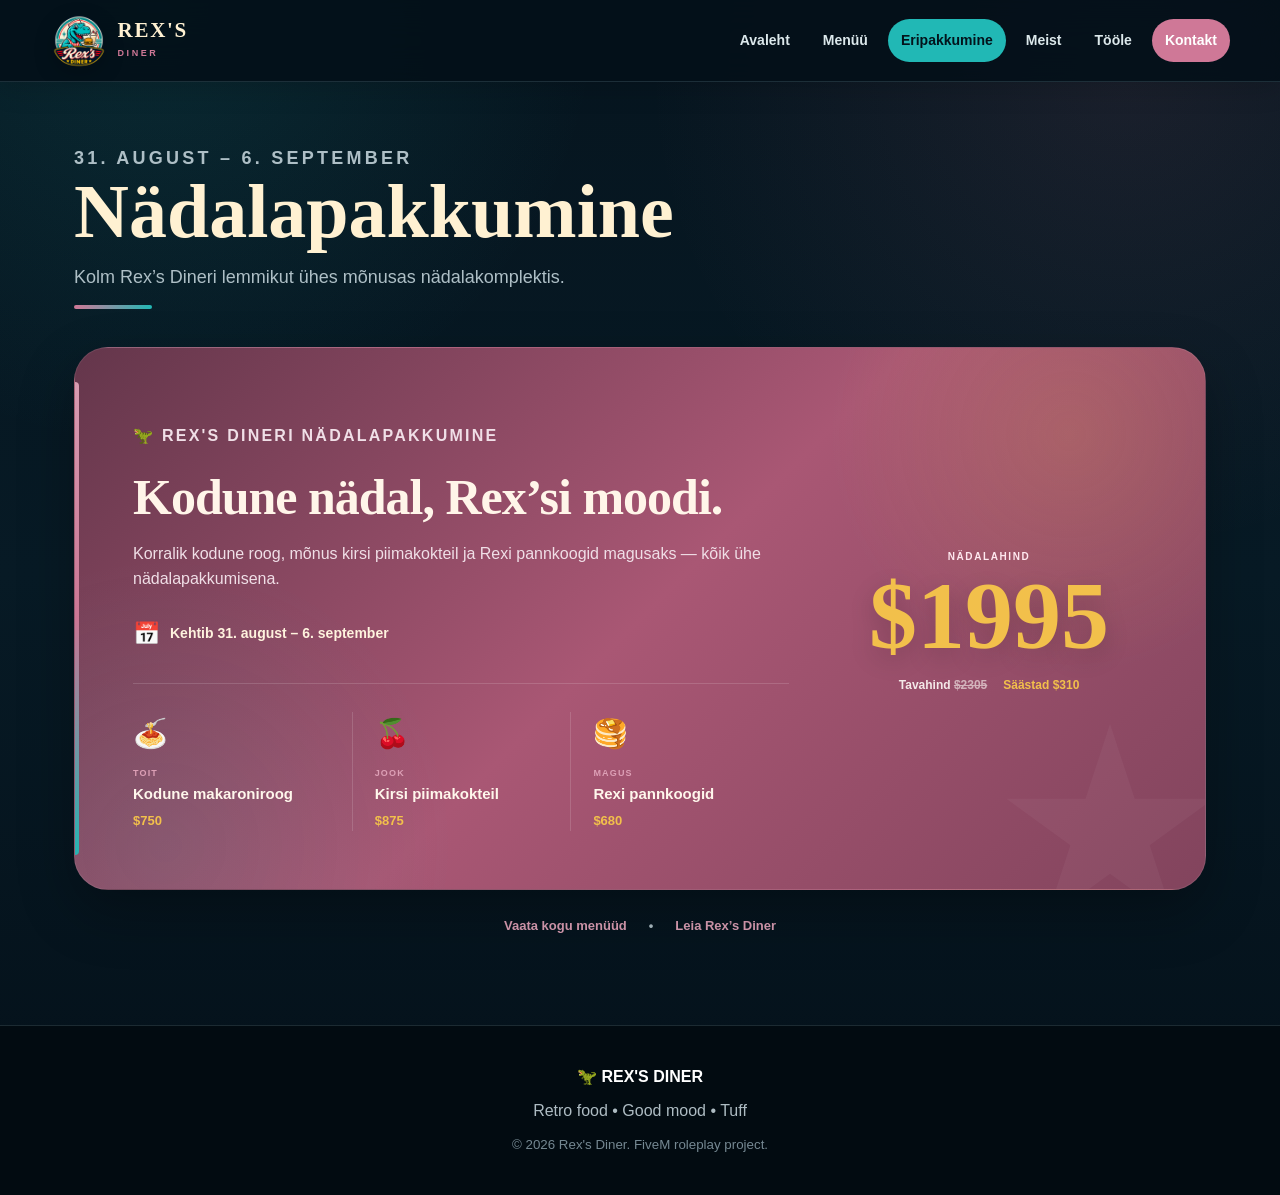
==== commit 0d7eb0ab: "Add files via upload" ====
--- a/eripakkumine.html
+++ b/eripakkumine.html
@@ -5,314 +5,251 @@
   <meta name="viewport" content="width=device-width, initial-scale=1">
   <meta name="theme-color" content="#06151f">
   <title>Eripakkumine | Rex's Diner</title>
-  <link rel="stylesheet" href="styles.css?v=11">
-
-<style>
-/* NÄDALAPAKKUMINE – inline CSS, et kujundus töötaks kindlasti */
-
-.weekly-offer-page {
-  max-width: 1180px !important;
-}
-
-.weekly-offer-hero {
-  position: relative !important;
-  overflow: hidden !important;
-  display: grid !important;
-  grid-template-columns: minmax(0, 1.4fr) minmax(260px, .6fr) !important;
-  gap: 32px !important;
-  align-items: center !important;
-  padding: clamp(30px, 5vw, 54px) !important;
-  background:
-    radial-gradient(circle at 84% 20%, rgba(242,192,75,.17), transparent 15rem),
-    radial-gradient(circle at 8% 90%, rgba(33,184,181,.13), transparent 18rem),
-    linear-gradient(135deg, #8e3c5a, #d96a8b 52%, #713047) !important;
-  border: 1px solid rgba(255,255,255,.08) !important;
-  border-radius: 34px !important;
-  box-shadow: 0 22px 55px rgba(0,0,0,.28) !important;
-}
-
-.weekly-offer-hero::after {
-  content: "★" !important;
-  position: absolute !important;
-  right: -14px !important;
-  bottom: -60px !important;
-  color: rgba(255,255,255,.045) !important;
-  font-size: 250px !important;
-  line-height: 1 !important;
-  pointer-events: none !important;
-}
-
-.weekly-kicker {
-  display: inline-flex !important;
-  align-items: center !important;
-  padding: 7px 12px !important;
-  margin-bottom: 16px !important;
-  color: #fff3d0 !important;
-  background: rgba(4,16,25,.26) !important;
-  border: 1px solid rgba(255,255,255,.10) !important;
-  border-radius: 999px !important;
-  font-size: 11px !important;
-  font-weight: 900 !important;
-  letter-spacing: .12em !important;
-}
-
-.weekly-offer-copy h2 {
-  max-width: 690px !important;
-  margin: 0 !important;
-  color: #fff8e8 !important;
-  font-family: Georgia, "Times New Roman", serif !important;
-  font-size: clamp(38px, 5.2vw, 64px) !important;
-  line-height: .98 !important;
-}
-
-.weekly-offer-copy > p {
-  max-width: 650px !important;
-  margin: 20px 0 26px !important;
-  color: #f1dfe0 !important;
-  font-size: 17px !important;
-}
-
-.weekly-date {
-  display: inline-grid !important;
-  grid-template-columns: auto 1fr !important;
-  gap: 12px !important;
-  align-items: center !important;
-  padding: 12px 16px !important;
-  background: rgba(4,16,25,.30) !important;
-  border: 1px solid rgba(255,255,255,.10) !important;
-  border-radius: 18px !important;
-}
-
-.weekly-date > span {
-  font-size: 25px !important;
-}
-
-.weekly-date small,
-.weekly-date strong {
-  display: block !important;
-}
-
-.weekly-date small {
-  color: #f2c04b !important;
-  font-size: 10px !important;
-  font-weight: 900 !important;
-  letter-spacing: .13em !important;
-}
-
-.weekly-date strong {
-  margin-top: 2px !important;
-  color: #fff7e4 !important;
-  font-size: 15px !important;
-}
-
-.weekly-price-card {
-  position: relative !important;
-  z-index: 1 !important;
-  min-height: 285px !important;
-  display: flex !important;
-  flex-direction: column !important;
-  align-items: center !important;
-  justify-content: center !important;
-  padding: 30px 24px !important;
-  text-align: center !important;
-  color: #211805 !important;
-  background: #f2c04b !important;
-  border: 8px solid rgba(255,255,255,.18) !important;
-  border-radius: 50% 50% 46% 46% !important;
-  outline: 3px dashed rgba(33,24,5,.68) !important;
-  outline-offset: -17px !important;
-  transform: rotate(1.5deg) !important;
-  box-shadow: 0 18px 34px rgba(0,0,0,.25) !important;
-}
-
-.weekly-price-label {
-  font-size: 11px !important;
-  font-weight: 900 !important;
-  letter-spacing: .15em !important;
-}
-
-.weekly-price-card > strong {
-  margin: 4px 0 2px !important;
-  font-family: Georgia, "Times New Roman", serif !important;
-  font-size: clamp(52px, 7vw, 78px) !important;
-  line-height: 1 !important;
-}
-
-.weekly-old-price {
-  font-size: 13px !important;
-  font-weight: 800 !important;
-}
-
-.weekly-save {
-  margin-top: 10px !important;
-  padding: 7px 13px !important;
-  color: #fff !important;
-  background: #b84f74 !important;
-  border-radius: 999px !important;
-  font-size: 13px !important;
-  font-weight: 900 !important;
-}
-
-.weekly-items {
-  display: grid !important;
-  grid-template-columns: repeat(3, minmax(0,1fr)) !important;
-  gap: 16px !important;
-  margin-top: 24px !important;
-}
-
-.weekly-item-card {
-  position: relative !important;
-  min-height: 165px !important;
-  display: grid !important;
-  grid-template-columns: auto minmax(0,1fr) !important;
-  gap: 16px !important;
-  align-items: start !important;
-  padding: 22px !important;
-  overflow: hidden !important;
-  background:
-    radial-gradient(circle at 100% 0%, rgba(33,184,181,.10), transparent 10rem),
-    #0b2330 !important;
-  border: 1px solid rgba(142,189,199,.18) !important;
-  border-radius: 24px !important;
-  box-shadow: 0 12px 30px rgba(0,0,0,.18) !important;
-}
-
-.weekly-item-card::after {
-  content: "" !important;
-  position: absolute !important;
-  left: 0 !important;
-  right: 0 !important;
-  bottom: 0 !important;
-  height: 3px !important;
-  background: linear-gradient(90deg, #21b8b5, #ef493d, #f2c04b) !important;
-}
-
-.weekly-item-icon {
-  display: grid !important;
-  place-items: center !important;
-  width: 52px !important;
-  height: 52px !important;
-  border-radius: 17px !important;
-  background: #103343 !important;
-  border: 1px solid rgba(121,216,213,.14) !important;
-  font-size: 28px !important;
-}
-
-.weekly-item-text span {
-  color: #79d8d5 !important;
-  font-size: 10px !important;
-  font-weight: 900 !important;
-  letter-spacing: .13em !important;
-}
-
-.weekly-item-text h3 {
-  margin: 3px 0 0 !important;
-  color: #fff1d2 !important;
-  font-size: 18px !important;
-  line-height: 1.3 !important;
-}
-
-.weekly-item-price {
-  grid-column: 1 / -1 !important;
-  justify-self: start !important;
-  margin-top: 2px !important;
-  padding: 6px 11px !important;
-  color: #231a05 !important;
-  background: #f2c04b !important;
-  border-radius: 999px !important;
-  font-size: 13px !important;
-  font-weight: 900 !important;
-}
-
-.weekly-summary {
-  display: grid !important;
-  grid-template-columns: repeat(3, 1fr) !important;
-  gap: 14px !important;
-  margin-top: 18px !important;
-}
-
-.weekly-summary > div {
-  min-height: 112px !important;
-  display: flex !important;
-  flex-direction: column !important;
-  align-items: center !important;
-  justify-content: center !important;
-  padding: 18px !important;
-  text-align: center !important;
-  background: #0b2330 !important;
-  border: 1px solid rgba(142,189,199,.18) !important;
-  border-radius: 20px !important;
-}
-
-.weekly-summary span {
-  color: #aebfc6 !important;
-  font-size: 12px !important;
-  font-weight: 800 !important;
-  text-transform: uppercase !important;
-}
-
-.weekly-summary strong {
-  margin-top: 4px !important;
-  color: #fff1d2 !important;
-  font-family: Georgia, "Times New Roman", serif !important;
-  font-size: 30px !important;
-}
-
-.weekly-summary-main {
-  background:
-    linear-gradient(145deg, rgba(242,192,75,.15), rgba(242,192,75,.05)),
-    #0b2330 !important;
-  border-color: rgba(242,192,75,.24) !important;
-}
-
-.weekly-summary-main strong {
-  color: #f2c04b !important;
-}
-
-.weekly-actions {
-  display: flex !important;
-  flex-wrap: wrap !important;
-  justify-content: center !important;
-  gap: 12px !important;
-  margin-top: 26px !important;
-}
-
-@media (max-width: 900px) {
-  .weekly-offer-hero {
-    grid-template-columns: 1fr !important;
-  }
-
-  .weekly-price-card {
-    width: min(300px, 78vw) !important;
-    min-height: 260px !important;
-    justify-self: center !important;
-  }
-
-  .weekly-items {
-    grid-template-columns: 1fr !important;
-  }
-}
-
-@media (max-width: 680px) {
-  .weekly-offer-hero {
-    padding: 26px 21px !important;
-    border-radius: 26px !important;
-  }
-
-  .weekly-summary {
-    grid-template-columns: 1fr !important;
-  }
-
-  .weekly-price-card {
-    min-height: 235px !important;
-  }
-
-  .weekly-actions .btn {
-    width: 100% !important;
-  }
-}
-</style>
-
+  <link rel="stylesheet" href="styles.css?v=70">
+
+  <style>
+    /* ERIPAKKUMINE – lihtsam, vähem kaste */
+
+    .offer-page {
+      max-width: 1180px;
+    }
+
+    .offer-poster {
+      position: relative;
+      overflow: hidden;
+      display: grid;
+      grid-template-columns: minmax(0, 1.35fr) minmax(260px, .65fr);
+      gap: 42px;
+      align-items: center;
+      padding: clamp(34px, 5vw, 58px);
+      background:
+        radial-gradient(circle at 88% 16%, rgba(242,192,75,.14), transparent 15rem),
+        radial-gradient(circle at 8% 92%, rgba(33,184,181,.10), transparent 18rem),
+        linear-gradient(135deg, #64364b, #a95774 50%, #82445d);
+      border: 1px solid rgba(255,255,255,.08);
+      border-radius: 34px;
+      box-shadow: 0 22px 55px rgba(0,0,0,.28);
+    }
+
+
+    .offer-poster::before {
+      content: "";
+      position: absolute;
+      left: 0;
+      top: 34px;
+      bottom: 34px;
+      width: 4px;
+      border-radius: 0 99px 99px 0;
+      background: linear-gradient(180deg, #dda0b6, #cf7897, #21b8b5);
+      opacity: .95;
+    }
+
+    .offer-poster::after {
+      content: "★";
+      position: absolute;
+      right: -26px;
+      bottom: -72px;
+      color: rgba(255,255,255,.04);
+      font-size: 270px;
+      line-height: 1;
+      pointer-events: none;
+    }
+
+    .offer-copy {
+      position: relative;
+      z-index: 1;
+    }
+
+    .offer-kicker {
+      margin: 0 0 12px;
+      color: #dda0b6;
+      font-size: 11px;
+      font-weight: 900;
+      letter-spacing: .14em;
+    }
+
+    .offer-copy h2 {
+      max-width: 650px;
+      margin: 0;
+      color: #fff5e9;
+      font-family: Georgia, "Times New Roman", serif;
+      font-size: clamp(32px, 4.2vw, 50px);
+      line-height: 1.03;
+      letter-spacing: -.02em;
+    }
+
+    .offer-copy > p {
+      max-width: 650px;
+      margin: 17px 0 24px;
+      color: #f0dfe7;
+      font-size: 16px;
+    }
+
+    .offer-date {
+      display: flex;
+      align-items: center;
+      gap: 10px;
+      color: #fff3de;
+      font-size: 14px;
+      font-weight: 900;
+    }
+
+    .offer-date span:first-child {
+      font-size: 22px;
+    }
+
+    .offer-products {
+      display: grid;
+      grid-template-columns: repeat(3, minmax(0, 1fr));
+      margin-top: 32px;
+      padding-top: 28px;
+      border-top: 1px solid rgba(255,255,255,.14);
+    }
+
+    .offer-product {
+      min-width: 0;
+      padding: 0 22px;
+    }
+
+    .offer-product:first-child {
+      padding-left: 0;
+    }
+
+    .offer-product + .offer-product {
+      border-left: 1px solid rgba(255,255,255,.14);
+    }
+
+    .offer-product-icon {
+      display: block;
+      margin-bottom: 9px;
+      font-size: 28px;
+    }
+
+    .offer-product small {
+      display: block;
+      margin-bottom: 4px;
+      color: #dda0b6;
+      font-size: 9px;
+      font-weight: 900;
+      letter-spacing: .13em;
+    }
+
+    .offer-product strong {
+      display: block;
+      color: #fff7ec;
+      font-size: 15px;
+      line-height: 1.35;
+    }
+
+    .offer-product em {
+      display: block;
+      margin-top: 6px;
+      color: #f2c04b;
+      font-style: normal;
+      font-size: 13px;
+      font-weight: 900;
+    }
+
+    .offer-price {
+      position: relative;
+      z-index: 1;
+      text-align: center;
+    }
+
+    .offer-price-label {
+      color: #ffe8ef;
+      font-size: 10px;
+      font-weight: 900;
+      letter-spacing: .16em;
+    }
+
+    .offer-price-main {
+      display: block;
+      margin: 6px 0 8px;
+      color: #f2c04b;
+      font-family: Georgia, "Times New Roman", serif;
+      font-size: clamp(66px, 8vw, 96px);
+      line-height: .9;
+      text-shadow: 0 8px 24px rgba(0,0,0,.18);
+    }
+
+    .offer-price-meta {
+      display: flex;
+      justify-content: center;
+      flex-wrap: wrap;
+      gap: 10px 16px;
+      margin-top: 16px;
+      color: #f4e9e8;
+      font-size: 12px;
+      font-weight: 800;
+    }
+
+    .offer-price-meta del {
+      opacity: .65;
+    }
+
+    .offer-saving {
+      color: #f2c04b;
+      font-weight: 900;
+    }
+
+    .offer-links {
+      display: flex;
+      justify-content: center;
+      flex-wrap: wrap;
+      gap: 12px 22px;
+      margin-top: 26px;
+      color: #aebfc6;
+      font-size: 13px;
+      font-weight: 900;
+    }
+
+    .offer-links a {
+      color: #dda0b6;
+    }
+
+    .offer-links a:hover {
+      text-decoration: underline;
+    }
+
+    @media (max-width: 900px) {
+      .offer-poster {
+        grid-template-columns: 1fr;
+      }
+
+      .offer-price {
+        padding-top: 26px;
+        border-top: 1px solid rgba(255,255,255,.14);
+      }
+    }
+
+    @media (max-width: 680px) {
+      .offer-poster {
+        padding: 26px 21px;
+        border-radius: 26px;
+      }
+
+      .offer-products {
+        grid-template-columns: 1fr;
+        gap: 18px;
+      }
+
+      .offer-product,
+      .offer-product:first-child {
+        padding: 0;
+      }
+
+      .offer-product + .offer-product {
+        padding-top: 18px;
+        border-left: 0;
+        border-top: 1px solid rgba(255,255,255,.14);
+      }
+
+      .offer-price-main {
+        font-size: clamp(62px, 20vw, 82px);
+      }
+    }
+  </style>
 </head>
 <body>
 
@@ -335,7 +272,7 @@
 </header>
 
 <main class="page">
-  <div class="page-wrap weekly-offer-page">
+  <div class="page-wrap offer-page">
 
     <div class="page-title">
       <p class="eyebrow">31. AUGUST – 6. SEPTEMBER</p>
@@ -343,79 +280,61 @@
       <p>Kolm Rex’s Dineri lemmikut ühes mõnusas nädalakomplektis.</p>
     </div>
 
-    <section class="weekly-offer-hero">
-      <div class="weekly-offer-copy">
-        <div class="weekly-kicker">🦖 REX'S DINERI NÄDALAPAKKUMINE</div>
-        <h2>Kodune, magus ja natuke kirsi moodi.</h2>
+    <section class="offer-poster">
+
+      <div class="offer-copy">
+        <p class="offer-kicker">🦖 REX'S DINERI NÄDALAPAKKUMINE</p>
+        <h2>Kodune nädal, Rex’si moodi.</h2>
         <p>
-          Selle nädala pakkumises saad ühe korraliku koduse roa,
-          mõnusa kirsi piimakokteili ja Rexi pannkoogid magusaks.
+          Korralik kodune roog, mõnus kirsi piimakokteil ja Rexi pannkoogid
+          magusaks — kõik ühe nädalapakkumisena.
         </p>
 
-        <div class="weekly-date">
+        <div class="offer-date">
           <span>📅</span>
-          <div>
-            <small>KEHTIB</small>
-            <strong>31. august – 6. september</strong>
+          <span>Kehtib 31. august – 6. september</span>
+        </div>
+
+        <div class="offer-products">
+          <div class="offer-product">
+            <span class="offer-product-icon">🍝</span>
+            <small>TOIT</small>
+            <strong>Kodune makaroniroog</strong>
+            <em>$750</em>
+          </div>
+
+          <div class="offer-product">
+            <span class="offer-product-icon">🍒</span>
+            <small>JOOK</small>
+            <strong>Kirsi piimakokteil</strong>
+            <em>$875</em>
+          </div>
+
+          <div class="offer-product">
+            <span class="offer-product-icon">🥞</span>
+            <small>MAGUS</small>
+            <strong>Rexi pannkoogid</strong>
+            <em>$680</em>
           </div>
         </div>
       </div>
 
-      <div class="weekly-price-card">
-        <span class="weekly-price-label">NÄDALAHIND</span>
-        <strong>$1995</strong>
-        <div class="weekly-old-price">Tavahind <del>$2305</del></div>
-        <div class="weekly-save">Säästad $310</div>
-      </div>
+      <aside class="offer-price">
+        <span class="offer-price-label">NÄDALAHIND</span>
+        <strong class="offer-price-main">$1995</strong>
+
+        <div class="offer-price-meta">
+          <span>Tavahind <del>$2305</del></span>
+          <span class="offer-saving">Säästad $310</span>
+        </div>
+      </aside>
+
     </section>
 
-    <section class="weekly-items">
-      <article class="weekly-item-card">
-        <div class="weekly-item-icon">🍝</div>
-        <div class="weekly-item-text">
-          <span>TOIT</span>
-          <h3>Kodune makaroniroog</h3>
-        </div>
-        <div class="weekly-item-price">$750</div>
-      </article>
-
-      <article class="weekly-item-card">
-        <div class="weekly-item-icon">🍒</div>
-        <div class="weekly-item-text">
-          <span>JOOK</span>
-          <h3>Kirsi piimakokteil</h3>
-        </div>
-        <div class="weekly-item-price">$875</div>
-      </article>
-
-      <article class="weekly-item-card">
-        <div class="weekly-item-icon">🥞</div>
-        <div class="weekly-item-text">
-          <span>MAGUS</span>
-          <h3>Rexi pannkoogid</h3>
-        </div>
-        <div class="weekly-item-price">$680</div>
-      </article>
-    </section>
-
-    <section class="weekly-summary">
-      <div>
-        <span>Tavahind kokku</span>
-        <strong>$2305</strong>
-      </div>
-      <div class="weekly-summary-main">
-        <span>Nädalapakkumine</span>
-        <strong>$1995</strong>
-      </div>
-      <div>
-        <span>Sinu sääst</span>
-        <strong>$310</strong>
-      </div>
-    </section>
-
-    <div class="weekly-actions">
-      <a class="btn btn-primary" href="menu.html">Vaata kogu menüüd</a>
-      <a class="btn btn-secondary" href="kontakt.html">Leia Rex’s Diner</a>
+    <div class="offer-links">
+      <a href="menu.html">Vaata kogu menüüd</a>
+      <span>•</span>
+      <a href="kontakt.html">Leia Rex’s Diner</a>
     </div>
 
   </div>
--- a/styles.css
+++ b/styles.css
@@ -7,8 +7,8 @@
 
   --teal: #21b8b5;
   --teal-soft: #79d8d5;
-  --red: #ef493d;
-  --red-dark: #c93431;
+  --red: #cf7897;
+  --red-dark: #a95774;
   --gold: #f2c04b;
 
   --cream: #fff1d2;
@@ -35,7 +35,7 @@
   color: var(--text);
   background:
     radial-gradient(circle at 12% 0%, rgba(33,184,181,.13), transparent 28rem),
-    radial-gradient(circle at 88% 6%, rgba(239,73,61,.10), transparent 30rem),
+    radial-gradient(circle at 88% 6%, rgba(207,120,151,.10), transparent 30rem),
     linear-gradient(180deg, var(--bg) 0%, #071a25 48%, var(--bg-deep) 100%);
   line-height: 1.6;
 }
@@ -332,7 +332,7 @@
   padding: 34px 36px;
   margin-bottom: 28px;
   background:
-    linear-gradient(130deg, rgba(33,184,181,.12), rgba(239,73,61,.07)),
+    linear-gradient(130deg, rgba(33,184,181,.12), rgba(207,120,151,.07)),
     var(--surface);
   border: 1px solid var(--line);
   border-radius: 30px;
@@ -586,7 +586,7 @@
   color: #fff;
   background:
     radial-gradient(circle at 85% 20%, rgba(242,192,75,.18), transparent 20rem),
-    linear-gradient(135deg, #9f2b2c, var(--red-dark) 55%, #781f26);
+    linear-gradient(135deg, #82445d, var(--red-dark) 55%, #64364b);
   border: 1px solid rgba(255,255,255,.08);
   border-radius: 32px;
   box-shadow: var(--shadow);
@@ -909,3 +909,605 @@
     font-size: 12px;
   }
 }
+
+/* =========================================================
+   REX'S DINER MENÜÜ – IGA TOODE ERALDI KAARDIL
+   ========================================================= */
+
+.menu-page {
+  max-width: 1240px;
+}
+
+.menu-category {
+  margin-top: 28px;
+  padding: 26px;
+  background:
+    linear-gradient(145deg, rgba(255,255,255,.025), rgba(255,255,255,0)),
+    var(--surface);
+  border: 1px solid var(--line);
+  border-radius: 30px;
+  box-shadow: var(--shadow-soft);
+}
+
+.menu-category-heading {
+  display: flex;
+  align-items: center;
+  gap: 16px;
+  margin-bottom: 22px;
+}
+
+.menu-category-heading .eyebrow {
+  margin: 0 0 4px;
+  font-size: 10px;
+}
+
+.menu-category-heading h2 {
+  margin: 0;
+  color: var(--cream);
+  font-family: Georgia, "Times New Roman", serif;
+  font-size: clamp(30px, 4vw, 42px);
+  line-height: 1;
+}
+
+.category-icon {
+  display: grid;
+  place-items: center;
+  width: 58px;
+  height: 58px;
+  flex: 0 0 58px;
+  border-radius: 18px;
+  background: rgba(33,184,181,.12);
+  border: 1px solid rgba(121,216,213,.2);
+  font-size: 29px;
+}
+
+/* Põhikaardid – 3 kaarti reas desktopil */
+.item-card-grid {
+  display: grid !important;
+  grid-template-columns: repeat(3, minmax(0, 1fr)) !important;
+  gap: 16px !important;
+}
+
+.compact-grid {
+  display: grid !important;
+  grid-template-columns: repeat(3, minmax(0, 1fr)) !important;
+  gap: 16px !important;
+}
+
+.item-card {
+  position: relative;
+  min-width: 0;
+  min-height: 155px;
+  display: flex !important;
+  flex-direction: column;
+  align-items: flex-start;
+  padding: 20px;
+  overflow: hidden;
+  background:
+    radial-gradient(circle at 100% 0%, rgba(33,184,181,.10), transparent 9rem),
+    var(--surface-2);
+  border: 1px solid rgba(121,216,213,.15);
+  border-radius: 21px;
+  box-shadow: 0 9px 20px rgba(0,0,0,.15);
+  transition: transform .18s ease, border-color .18s ease, box-shadow .18s ease;
+}
+
+.item-card::after {
+  content: "";
+  position: absolute;
+  left: 0;
+  right: 0;
+  bottom: 0;
+  height: 3px;
+  background: linear-gradient(90deg, var(--teal), var(--red), var(--gold));
+}
+
+.item-card:hover {
+  transform: translateY(-4px);
+  border-color: rgba(121,216,213,.35);
+  box-shadow: 0 15px 28px rgba(0,0,0,.22);
+}
+
+.item-card-icon {
+  margin-bottom: 13px;
+  font-size: 28px;
+  line-height: 1;
+}
+
+.item-card h3 {
+  margin: 0 0 18px;
+  color: #f4f5ed;
+  font-size: 17px;
+  line-height: 1.35;
+}
+
+.item-card-price {
+  display: inline-flex;
+  align-items: center;
+  justify-content: center;
+  margin-top: auto;
+  min-width: 68px;
+  padding: 6px 11px;
+  border-radius: 999px;
+  color: #221902;
+  background: var(--gold);
+  font-weight: 900;
+  font-size: 13px;
+  white-space: nowrap;
+  box-shadow: inset 0 -2px 0 rgba(0,0,0,.12);
+}
+
+/* Kombod */
+.combo-card-grid {
+  display: grid !important;
+  grid-template-columns: repeat(2, minmax(0, 1fr)) !important;
+  gap: 16px !important;
+}
+
+.combo-card {
+  position: relative;
+  padding: 21px;
+  background:
+    linear-gradient(145deg, rgba(207,120,151,.08), transparent),
+    var(--surface-2);
+  border: 1px solid rgba(207,120,151,.18);
+  border-radius: 22px;
+  box-shadow: 0 9px 20px rgba(0,0,0,.15);
+}
+
+.combo-card::before {
+  content: "";
+  position: absolute;
+  top: 0;
+  left: 22px;
+  right: 22px;
+  height: 3px;
+  background: linear-gradient(90deg, var(--red), var(--gold));
+  border-radius: 0 0 99px 99px;
+}
+
+.combo-card-top {
+  display: flex;
+  align-items: center;
+  justify-content: space-between;
+  gap: 12px;
+  margin-bottom: 12px;
+}
+
+.combo-star {
+  color: var(--gold);
+  font-size: 23px;
+}
+
+.combo-card h3 {
+  margin: 0 0 12px;
+  color: var(--cream);
+  font-family: Georgia, "Times New Roman", serif;
+  font-size: 22px;
+}
+
+.combo-card p {
+  position: relative;
+  margin: 5px 0;
+  padding-left: 15px;
+  color: var(--muted);
+  font-size: 13px;
+}
+
+.combo-card p::before {
+  content: "•";
+  position: absolute;
+  left: 0;
+  color: var(--teal-soft);
+}
+
+/* Baarijoogid */
+.bar-category-block {
+  margin-top: 22px;
+}
+
+.bar-section-title {
+  margin: 0 0 11px;
+  color: var(--teal-soft);
+  font-size: 15px;
+  text-transform: uppercase;
+  letter-spacing: .08em;
+}
+
+.bar-item {
+  min-height: 125px;
+  justify-content: space-between;
+}
+
+/* Tablet */
+@media (max-width: 980px) {
+  .item-card-grid,
+  .compact-grid {
+    grid-template-columns: repeat(2, minmax(0, 1fr)) !important;
+  }
+}
+
+/* Telefon */
+@media (max-width: 680px) {
+  .menu-category {
+    padding: 19px;
+    border-radius: 24px;
+  }
+
+  .item-card-grid,
+  .compact-grid,
+  .combo-card-grid {
+    grid-template-columns: 1fr !important;
+  }
+
+  .item-card {
+    min-height: 130px;
+  }
+
+  .menu-category-heading {
+    align-items: flex-start;
+  }
+}
+
+/* =========================================================
+   REX'S DINER – NÄDALAPAKKUMINE
+   ========================================================= */
+
+.weekly-offer-page {
+  max-width: 1180px;
+}
+
+.weekly-offer-hero {
+  position: relative;
+  overflow: hidden;
+  display: grid;
+  grid-template-columns: minmax(0, 1.4fr) minmax(260px, .6fr);
+  gap: 32px;
+  align-items: center;
+  padding: clamp(30px, 5vw, 54px);
+  background:
+    radial-gradient(circle at 84% 20%, rgba(242,192,75,.17), transparent 15rem),
+    radial-gradient(circle at 8% 90%, rgba(33,184,181,.13), transparent 18rem),
+    linear-gradient(135deg, #82445d, #cf7897 52%, #64364b);
+  border: 1px solid rgba(255,255,255,.08);
+  border-radius: 34px;
+  box-shadow: var(--shadow);
+}
+
+.weekly-offer-hero::after {
+  content: "★";
+  position: absolute;
+  right: -14px;
+  bottom: -60px;
+  color: rgba(255,255,255,.045);
+  font-size: 250px;
+  line-height: 1;
+  pointer-events: none;
+}
+
+.weekly-kicker {
+  display: inline-flex;
+  align-items: center;
+  padding: 7px 12px;
+  margin-bottom: 16px;
+  color: #fff3d0;
+  background: rgba(4,16,25,.26);
+  border: 1px solid rgba(255,255,255,.10);
+  border-radius: 999px;
+  font-size: 11px;
+  font-weight: 900;
+  letter-spacing: .12em;
+}
+
+.weekly-offer-copy h2 {
+  max-width: 690px;
+  margin: 0;
+  color: #fff8e8;
+  font-family: Georgia, "Times New Roman", serif;
+  font-size: clamp(38px, 5.2vw, 64px);
+  line-height: .98;
+}
+
+.weekly-offer-copy > p {
+  max-width: 650px;
+  margin: 20px 0 26px;
+  color: #f1dfe0;
+  font-size: 17px;
+}
+
+.weekly-date {
+  display: inline-grid;
+  grid-template-columns: auto 1fr;
+  gap: 12px;
+  align-items: center;
+  padding: 12px 16px;
+  background: rgba(4,16,25,.30);
+  border: 1px solid rgba(255,255,255,.10);
+  border-radius: 18px;
+}
+
+.weekly-date > span {
+  font-size: 25px;
+}
+
+.weekly-date small,
+.weekly-date strong {
+  display: block;
+}
+
+.weekly-date small {
+  color: #f2c04b;
+  font-size: 10px;
+  font-weight: 900;
+  letter-spacing: .13em;
+}
+
+.weekly-date strong {
+  margin-top: 2px;
+  color: #fff7e4;
+  font-size: 15px;
+}
+
+.weekly-price-card {
+  position: relative;
+  z-index: 1;
+  min-height: 285px;
+  display: flex;
+  flex-direction: column;
+  align-items: center;
+  justify-content: center;
+  padding: 30px 24px;
+  text-align: center;
+  color: #211805;
+  background: var(--gold);
+  border: 8px solid rgba(255,255,255,.18);
+  border-radius: 50% 50% 46% 46%;
+  outline: 3px dashed rgba(33,24,5,.68);
+  outline-offset: -17px;
+  transform: rotate(1.5deg);
+  box-shadow: 0 18px 34px rgba(0,0,0,.25);
+}
+
+.weekly-price-label {
+  font-size: 11px;
+  font-weight: 900;
+  letter-spacing: .15em;
+}
+
+.weekly-price-card > strong {
+  margin: 4px 0 2px;
+  font-family: Georgia, "Times New Roman", serif;
+  font-size: clamp(52px, 7vw, 78px);
+  line-height: 1;
+}
+
+.weekly-old-price {
+  font-size: 13px;
+  font-weight: 800;
+}
+
+.weekly-old-price del {
+  opacity: .68;
+}
+
+.weekly-save {
+  margin-top: 10px;
+  padding: 7px 13px;
+  color: #fff;
+  background: var(--red-dark);
+  border-radius: 999px;
+  font-size: 13px;
+  font-weight: 900;
+}
+
+.weekly-items {
+  display: grid;
+  grid-template-columns: repeat(3, minmax(0,1fr));
+  gap: 16px;
+  margin-top: 24px;
+}
+
+.weekly-item-card {
+  position: relative;
+  min-height: 165px;
+  display: grid;
+  grid-template-columns: auto minmax(0,1fr);
+  gap: 16px;
+  align-items: start;
+  padding: 22px;
+  overflow: hidden;
+  background:
+    radial-gradient(circle at 100% 0%, rgba(33,184,181,.10), transparent 10rem),
+    var(--surface);
+  border: 1px solid var(--line);
+  border-radius: 24px;
+  box-shadow: var(--shadow-soft);
+}
+
+.weekly-item-card::after {
+  content: "";
+  position: absolute;
+  left: 0;
+  right: 0;
+  bottom: 0;
+  height: 3px;
+  background: linear-gradient(90deg, var(--teal), var(--red), var(--gold));
+}
+
+.weekly-item-icon {
+  display: grid;
+  place-items: center;
+  width: 52px;
+  height: 52px;
+  border-radius: 17px;
+  background: var(--surface-2);
+  border: 1px solid rgba(121,216,213,.14);
+  font-size: 28px;
+}
+
+.weekly-item-text span {
+  color: var(--teal-soft);
+  font-size: 10px;
+  font-weight: 900;
+  letter-spacing: .13em;
+}
+
+.weekly-item-text h3 {
+  margin: 3px 0 0;
+  color: var(--cream);
+  font-size: 18px;
+  line-height: 1.3;
+}
+
+.weekly-item-price {
+  grid-column: 1 / -1;
+  justify-self: start;
+  margin-top: 2px;
+  padding: 6px 11px;
+  color: #231a05;
+  background: var(--gold);
+  border-radius: 999px;
+  font-size: 13px;
+  font-weight: 900;
+}
+
+.weekly-summary {
+  display: grid;
+  grid-template-columns: repeat(3, 1fr);
+  gap: 14px;
+  margin-top: 18px;
+}
+
+.weekly-summary > div {
+  min-height: 112px;
+  display: flex;
+  flex-direction: column;
+  align-items: center;
+  justify-content: center;
+  padding: 18px;
+  text-align: center;
+  background: var(--surface);
+  border: 1px solid var(--line);
+  border-radius: 20px;
+}
+
+.weekly-summary span {
+  color: var(--muted);
+  font-size: 12px;
+  font-weight: 800;
+  text-transform: uppercase;
+  letter-spacing: .05em;
+}
+
+.weekly-summary strong {
+  margin-top: 4px;
+  color: var(--cream);
+  font-family: Georgia, "Times New Roman", serif;
+  font-size: 30px;
+}
+
+.weekly-summary-main {
+  background: linear-gradient(145deg, rgba(242,192,75,.15), rgba(242,192,75,.05)), var(--surface) !important;
+  border-color: rgba(242,192,75,.24) !important;
+}
+
+.weekly-summary-main strong {
+  color: var(--gold);
+}
+
+.weekly-actions {
+  display: flex;
+  flex-wrap: wrap;
+  justify-content: center;
+  gap: 12px;
+  margin-top: 26px;
+}
+
+@media (max-width: 900px) {
+  .weekly-offer-hero {
+    grid-template-columns: 1fr;
+  }
+
+  .weekly-price-card {
+    width: min(300px, 78vw);
+    min-height: 260px;
+    justify-self: center;
+  }
+
+  .weekly-items {
+    grid-template-columns: 1fr;
+  }
+}
+
+@media (max-width: 680px) {
+  .weekly-offer-hero {
+    padding: 26px 21px;
+    border-radius: 26px;
+  }
+
+  .weekly-summary {
+    grid-template-columns: 1fr;
+  }
+
+  .weekly-price-card {
+    min-height: 235px;
+  }
+
+  .weekly-actions .btn {
+    width: 100%;
+  }
+}
+
+/* =========================================================
+   ÜHTNE NAVY + DUSTY ROSE VÄRVILAHENDUS
+   ========================================================= */
+
+.page-title {
+  position: relative;
+  padding-bottom: 17px;
+}
+
+.page-title::after {
+  content: "";
+  position: absolute;
+  left: 0;
+  bottom: 0;
+  width: 78px;
+  height: 4px;
+  border-radius: 999px;
+  background: linear-gradient(90deg, var(--red), var(--teal));
+}
+
+.card,
+.home-card,
+.contact-card {
+  position: relative;
+  overflow: hidden;
+}
+
+.card::before,
+.home-card::before,
+.contact-card::before {
+  content: "";
+  position: absolute;
+  top: 0;
+  right: 0;
+  width: 130px;
+  height: 130px;
+  background: radial-gradient(circle at top right, rgba(207,120,151,.08), transparent 68%);
+  pointer-events: none;
+}
+
+.btn-primary,
+.main-nav .nav-cta {
+  background: var(--red);
+}
+
+.btn-primary:hover,
+.main-nav .nav-cta:hover {
+  background: var(--red-dark);
+}
+
+.eyebrow {
+  color: var(--teal-soft);
+}
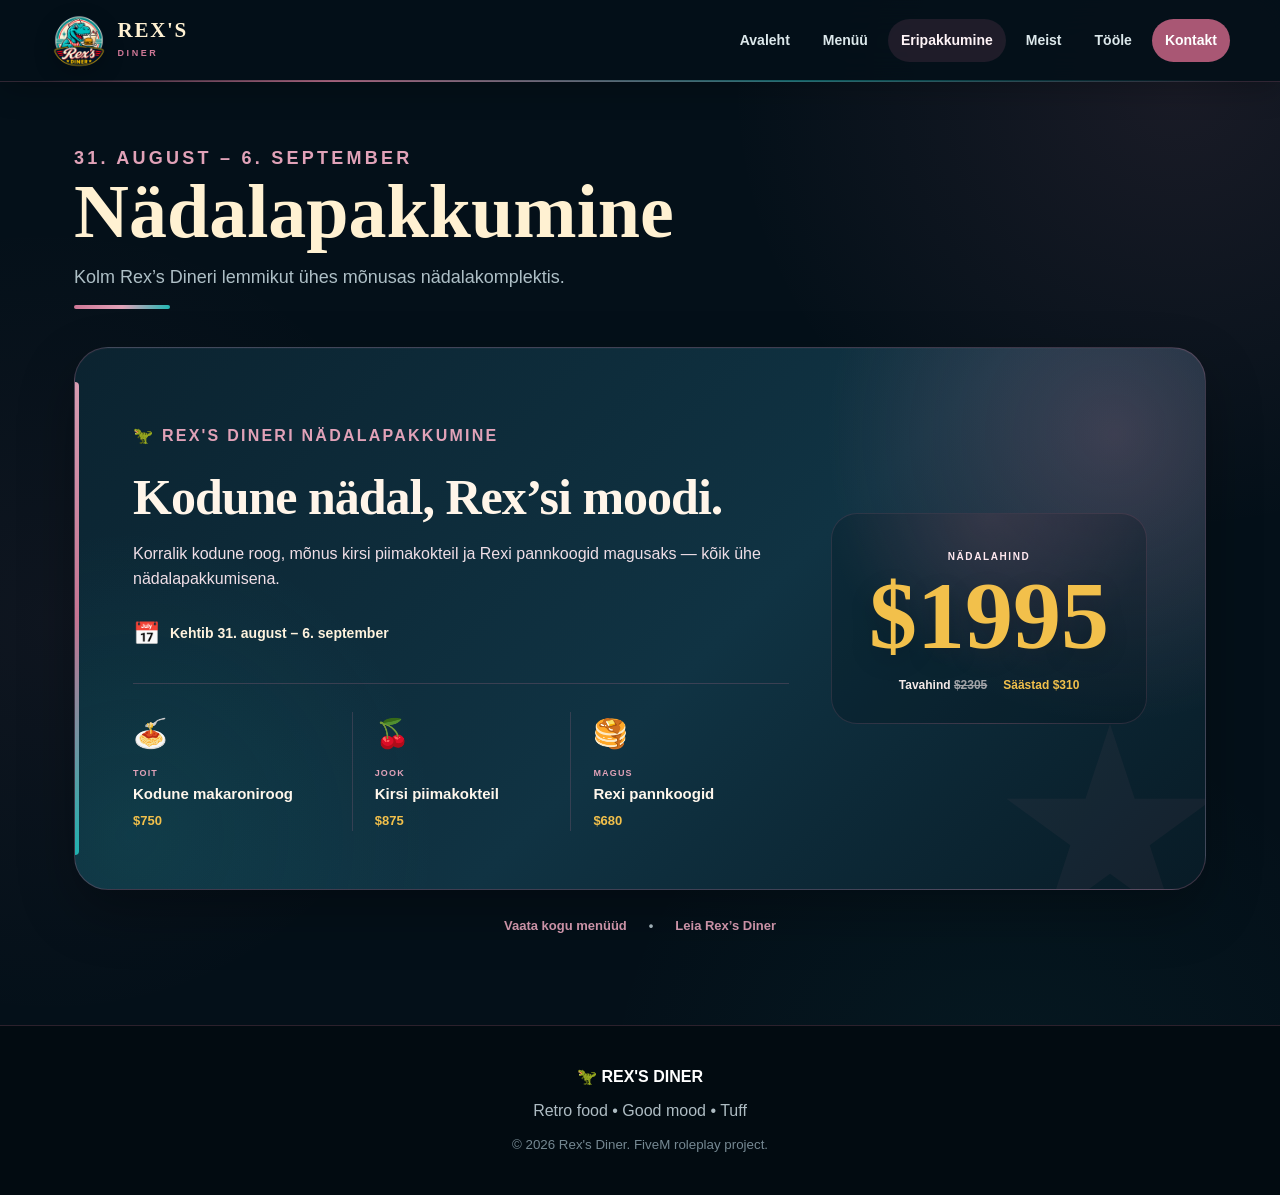
==== commit 00b24303: "Add files via upload" ====
--- a/eripakkumine.html
+++ b/eripakkumine.html
@@ -5,7 +5,7 @@
   <meta name="viewport" content="width=device-width, initial-scale=1">
   <meta name="theme-color" content="#06151f">
   <title>Eripakkumine | Rex's Diner</title>
-  <link rel="stylesheet" href="styles.css?v=70">
+  <link rel="stylesheet" href="styles.css?v=81">
 
   <style>
     /* ERIPAKKUMINE – lihtsam, vähem kaste */
@@ -250,6 +250,229 @@
       }
     }
   </style>
+
+<style>
+/* =========================================================
+   REX'S – NAVY + ROOSA TASAKAAL
+   Navy jääb põhitooniks, dusty rose on nüüd nähtavam aktsent.
+   ========================================================= */
+
+body {
+  background:
+    radial-gradient(circle at 92% 7%, rgba(207,120,151,.105), transparent 28rem),
+    radial-gradient(circle at 4% 52%, rgba(207,120,151,.055), transparent 25rem),
+    radial-gradient(circle at 78% 92%, rgba(33,184,181,.05), transparent 25rem),
+    #041019 !important;
+}
+
+.site-header {
+  border-bottom-color: rgba(207,120,151,.22) !important;
+  box-shadow: 0 8px 30px rgba(0,0,0,.22);
+}
+
+.site-header::after {
+  content: "";
+  position: absolute;
+  left: 0;
+  right: 0;
+  bottom: -1px;
+  height: 2px;
+  background: linear-gradient(90deg,
+    transparent 3%,
+    rgba(207,120,151,.72) 26%,
+    rgba(33,184,181,.48) 62%,
+    transparent 97%);
+  pointer-events: none;
+}
+
+.eyebrow {
+  color: #e1a2b8 !important;
+}
+
+.page-title::after {
+  width: 96px !important;
+  height: 4px !important;
+  background: linear-gradient(90deg, #cf7897, #e1a2b8, #21b8b5) !important;
+}
+
+.main-nav a.active:not(.nav-cta) {
+  color: #fff4f7 !important;
+  background: rgba(207,120,151,.13) !important;
+  border-color: rgba(207,120,151,.22) !important;
+}
+
+.main-nav .nav-cta,
+.btn-primary {
+  background: #a95774 !important;
+}
+
+.main-nav .nav-cta:hover,
+.btn-primary:hover {
+  background: #cf7897 !important;
+}
+
+/* Tavalised sisukaardid saavad nähtava, aga rahuliku roosa kuma */
+.card,
+.home-card,
+.home-story-card,
+.home-location-card,
+.quick-info-card,
+.jobs-intro,
+.jobs-info-card,
+.apply-section,
+.apply-choice,
+.after-apply,
+.contact-big-card,
+.contact-management,
+.contact-reasons,
+.contact-jobs-note,
+.management-card,
+.reason-item,
+.menu-price-note {
+  border-color: rgba(207,120,151,.20) !important;
+}
+
+.card,
+.home-card,
+.home-story-card,
+.home-location-card,
+.jobs-intro,
+.jobs-info-card,
+.apply-section,
+.contact-big-card,
+.contact-management,
+.contact-reasons,
+.contact-jobs-note {
+  background:
+    radial-gradient(circle at 96% 3%, rgba(207,120,151,.105), transparent 13rem),
+    linear-gradient(145deg, rgba(207,120,151,.025), rgba(255,255,255,0) 52%),
+    #0b2330 !important;
+}
+
+.quick-info-card,
+.management-card,
+.reason-item,
+.job-task,
+.apply-choice {
+  background:
+    linear-gradient(135deg, rgba(207,120,151,.055), rgba(16,51,67,0) 58%),
+    #103343 !important;
+}
+
+.card,
+.home-story-card,
+.home-location-card,
+.jobs-info-card,
+.contact-big-card,
+.contact-management,
+.contact-reasons {
+  position: relative;
+  overflow: hidden;
+}
+
+.card::after,
+.home-story-card::after,
+.home-location-card::after,
+.jobs-info-card::after,
+.contact-big-card::after,
+.contact-management::after,
+.contact-reasons::after {
+  content: "";
+  position: absolute;
+  left: 24px;
+  right: auto;
+  top: 0;
+  width: 72px;
+  height: 3px;
+  border-radius: 0 0 999px 999px;
+  background: linear-gradient(90deg, #cf7897, #e1a2b8);
+  opacity: .88;
+  pointer-events: none;
+}
+
+.stat {
+  background:
+    radial-gradient(circle at 85% 10%, rgba(207,120,151,.10), transparent 7rem),
+    #103343 !important;
+  border-color: rgba(207,120,151,.18) !important;
+}
+
+.stat strong,
+.quick-info-card strong {
+  color: #fff0e1 !important;
+}
+
+.site-footer {
+  border-top-color: rgba(207,120,151,.20) !important;
+}
+
+@media (max-width: 760px) {
+  body {
+    background:
+      radial-gradient(circle at 95% 6%, rgba(207,120,151,.08), transparent 18rem),
+      #041019 !important;
+  }
+}
+</style>
+
+
+<style>
+/* Eripakkumine: vähem roosa massi, rohkem Rex'si navy'd */
+.offer-poster {
+  background:
+    radial-gradient(circle at 92% 16%, rgba(207,120,151,.24), transparent 18rem),
+    radial-gradient(circle at 5% 90%, rgba(33,184,181,.11), transparent 19rem),
+    linear-gradient(135deg, #0b2330 0%, #103343 56%, #081b26 100%) !important;
+  border-color: rgba(207,120,151,.26) !important;
+  box-shadow:
+    inset 0 1px 0 rgba(255,255,255,.025),
+    0 22px 55px rgba(0,0,0,.28) !important;
+}
+
+.offer-poster::before {
+  background: linear-gradient(180deg, #e1a2b8, #cf7897, #21b8b5) !important;
+}
+
+.offer-poster::after {
+  color: rgba(207,120,151,.055) !important;
+}
+
+.offer-kicker,
+.offer-product small {
+  color: #e1a2b8 !important;
+}
+
+.offer-products {
+  border-top-color: rgba(207,120,151,.22) !important;
+}
+
+.offer-product + .offer-product {
+  border-left-color: rgba(207,120,151,.20) !important;
+}
+
+.offer-price {
+  padding: 28px 18px;
+  border-radius: 26px;
+  background:
+    radial-gradient(circle at 50% 0%, rgba(207,120,151,.14), transparent 10rem),
+    rgba(4,16,25,.23);
+  border: 1px solid rgba(207,120,151,.16);
+}
+
+@media (max-width: 900px) {
+  .offer-price {
+    border-top: 1px solid rgba(207,120,151,.20) !important;
+  }
+}
+
+@media (max-width: 680px) {
+  .offer-product + .offer-product {
+    border-left: 0 !important;
+    border-top-color: rgba(207,120,151,.20) !important;
+  }
+}
+</style>
+
 </head>
 <body>
 
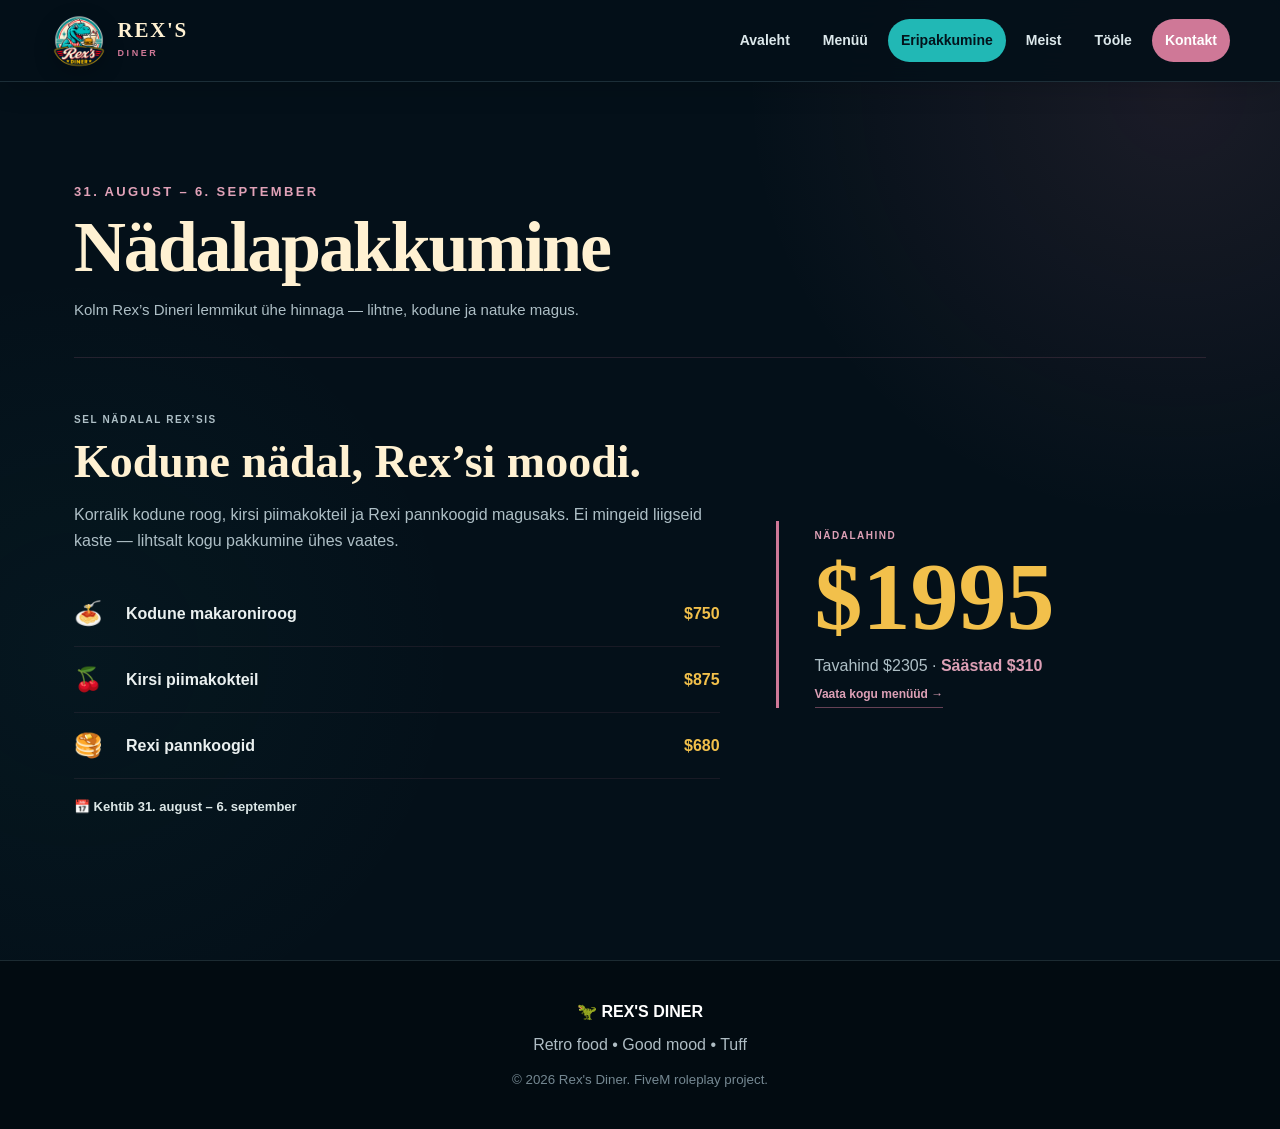
==== commit 145755e0: "Add files via upload" ====
--- a/eripakkumine.html
+++ b/eripakkumine.html
@@ -5,470 +5,208 @@
   <meta name="viewport" content="width=device-width, initial-scale=1">
   <meta name="theme-color" content="#06151f">
   <title>Eripakkumine | Rex's Diner</title>
-  <link rel="stylesheet" href="styles.css?v=81">
-
-  <style>
-    /* ERIPAKKUMINE – lihtsam, vähem kaste */
-
-    .offer-page {
-      max-width: 1180px;
-    }
-
-    .offer-poster {
-      position: relative;
-      overflow: hidden;
-      display: grid;
-      grid-template-columns: minmax(0, 1.35fr) minmax(260px, .65fr);
-      gap: 42px;
-      align-items: center;
-      padding: clamp(34px, 5vw, 58px);
-      background:
-        radial-gradient(circle at 88% 16%, rgba(242,192,75,.14), transparent 15rem),
-        radial-gradient(circle at 8% 92%, rgba(33,184,181,.10), transparent 18rem),
-        linear-gradient(135deg, #64364b, #a95774 50%, #82445d);
-      border: 1px solid rgba(255,255,255,.08);
-      border-radius: 34px;
-      box-shadow: 0 22px 55px rgba(0,0,0,.28);
-    }
-
-
-    .offer-poster::before {
-      content: "";
-      position: absolute;
-      left: 0;
-      top: 34px;
-      bottom: 34px;
-      width: 4px;
-      border-radius: 0 99px 99px 0;
-      background: linear-gradient(180deg, #dda0b6, #cf7897, #21b8b5);
-      opacity: .95;
-    }
-
-    .offer-poster::after {
-      content: "★";
-      position: absolute;
-      right: -26px;
-      bottom: -72px;
-      color: rgba(255,255,255,.04);
-      font-size: 270px;
-      line-height: 1;
-      pointer-events: none;
-    }
-
-    .offer-copy {
-      position: relative;
-      z-index: 1;
-    }
-
-    .offer-kicker {
-      margin: 0 0 12px;
-      color: #dda0b6;
-      font-size: 11px;
-      font-weight: 900;
-      letter-spacing: .14em;
-    }
-
-    .offer-copy h2 {
-      max-width: 650px;
-      margin: 0;
-      color: #fff5e9;
-      font-family: Georgia, "Times New Roman", serif;
-      font-size: clamp(32px, 4.2vw, 50px);
-      line-height: 1.03;
-      letter-spacing: -.02em;
-    }
-
-    .offer-copy > p {
-      max-width: 650px;
-      margin: 17px 0 24px;
-      color: #f0dfe7;
-      font-size: 16px;
-    }
-
-    .offer-date {
-      display: flex;
-      align-items: center;
-      gap: 10px;
-      color: #fff3de;
-      font-size: 14px;
-      font-weight: 900;
-    }
-
-    .offer-date span:first-child {
-      font-size: 22px;
-    }
-
-    .offer-products {
-      display: grid;
-      grid-template-columns: repeat(3, minmax(0, 1fr));
-      margin-top: 32px;
-      padding-top: 28px;
-      border-top: 1px solid rgba(255,255,255,.14);
-    }
-
-    .offer-product {
-      min-width: 0;
-      padding: 0 22px;
-    }
-
-    .offer-product:first-child {
-      padding-left: 0;
-    }
-
-    .offer-product + .offer-product {
-      border-left: 1px solid rgba(255,255,255,.14);
-    }
-
-    .offer-product-icon {
-      display: block;
-      margin-bottom: 9px;
-      font-size: 28px;
-    }
-
-    .offer-product small {
-      display: block;
-      margin-bottom: 4px;
-      color: #dda0b6;
-      font-size: 9px;
-      font-weight: 900;
-      letter-spacing: .13em;
-    }
-
-    .offer-product strong {
-      display: block;
-      color: #fff7ec;
-      font-size: 15px;
-      line-height: 1.35;
-    }
-
-    .offer-product em {
-      display: block;
-      margin-top: 6px;
-      color: #f2c04b;
-      font-style: normal;
-      font-size: 13px;
-      font-weight: 900;
-    }
-
-    .offer-price {
-      position: relative;
-      z-index: 1;
-      text-align: center;
-    }
-
-    .offer-price-label {
-      color: #ffe8ef;
-      font-size: 10px;
-      font-weight: 900;
-      letter-spacing: .16em;
-    }
-
-    .offer-price-main {
-      display: block;
-      margin: 6px 0 8px;
-      color: #f2c04b;
-      font-family: Georgia, "Times New Roman", serif;
-      font-size: clamp(66px, 8vw, 96px);
-      line-height: .9;
-      text-shadow: 0 8px 24px rgba(0,0,0,.18);
-    }
-
-    .offer-price-meta {
-      display: flex;
-      justify-content: center;
-      flex-wrap: wrap;
-      gap: 10px 16px;
-      margin-top: 16px;
-      color: #f4e9e8;
-      font-size: 12px;
-      font-weight: 800;
-    }
-
-    .offer-price-meta del {
-      opacity: .65;
-    }
-
-    .offer-saving {
-      color: #f2c04b;
-      font-weight: 900;
-    }
-
-    .offer-links {
-      display: flex;
-      justify-content: center;
-      flex-wrap: wrap;
-      gap: 12px 22px;
-      margin-top: 26px;
-      color: #aebfc6;
-      font-size: 13px;
-      font-weight: 900;
-    }
-
-    .offer-links a {
-      color: #dda0b6;
-    }
-
-    .offer-links a:hover {
-      text-decoration: underline;
-    }
-
-    @media (max-width: 900px) {
-      .offer-poster {
-        grid-template-columns: 1fr;
-      }
-
-      .offer-price {
-        padding-top: 26px;
-        border-top: 1px solid rgba(255,255,255,.14);
-      }
-    }
-
-    @media (max-width: 680px) {
-      .offer-poster {
-        padding: 26px 21px;
-        border-radius: 26px;
-      }
-
-      .offer-products {
-        grid-template-columns: 1fr;
-        gap: 18px;
-      }
-
-      .offer-product,
-      .offer-product:first-child {
-        padding: 0;
-      }
-
-      .offer-product + .offer-product {
-        padding-top: 18px;
-        border-left: 0;
-        border-top: 1px solid rgba(255,255,255,.14);
-      }
-
-      .offer-price-main {
-        font-size: clamp(62px, 20vw, 82px);
-      }
-    }
-  </style>
-
+  <link rel="stylesheet" href="styles.css?v=110">
+  
 <style>
 /* =========================================================
-   REX'S – NAVY + ROOSA TASAKAAL
-   Navy jääb põhitooniks, dusty rose on nüüd nähtavam aktsent.
+   REX'S OPEN STYLE – VÄHEM KASTE, ROHKEM ÕHKU
    ========================================================= */
 
 body {
   background:
-    radial-gradient(circle at 92% 7%, rgba(207,120,151,.105), transparent 28rem),
-    radial-gradient(circle at 4% 52%, rgba(207,120,151,.055), transparent 25rem),
-    radial-gradient(circle at 78% 92%, rgba(33,184,181,.05), transparent 25rem),
-    #041019 !important;
-}
-
-.site-header {
-  border-bottom-color: rgba(207,120,151,.22) !important;
-  box-shadow: 0 8px 30px rgba(0,0,0,.22);
-}
-
-.site-header::after {
-  content: "";
-  position: absolute;
-  left: 0;
-  right: 0;
-  bottom: -1px;
-  height: 2px;
-  background: linear-gradient(90deg,
-    transparent 3%,
-    rgba(207,120,151,.72) 26%,
-    rgba(33,184,181,.48) 62%,
-    transparent 97%);
-  pointer-events: none;
-}
-
-.eyebrow {
-  color: #e1a2b8 !important;
-}
-
-.page-title::after {
-  width: 96px !important;
-  height: 4px !important;
-  background: linear-gradient(90deg, #cf7897, #e1a2b8, #21b8b5) !important;
-}
-
-.main-nav a.active:not(.nav-cta) {
-  color: #fff4f7 !important;
-  background: rgba(207,120,151,.13) !important;
-  border-color: rgba(207,120,151,.22) !important;
-}
-
-.main-nav .nav-cta,
-.btn-primary {
-  background: #a95774 !important;
-}
-
-.main-nav .nav-cta:hover,
-.btn-primary:hover {
-  background: #cf7897 !important;
-}
-
-/* Tavalised sisukaardid saavad nähtava, aga rahuliku roosa kuma */
-.card,
-.home-card,
-.home-story-card,
-.home-location-card,
-.quick-info-card,
-.jobs-intro,
-.jobs-info-card,
-.apply-section,
-.apply-choice,
-.after-apply,
-.contact-big-card,
-.contact-management,
-.contact-reasons,
-.contact-jobs-note,
-.management-card,
-.reason-item,
-.menu-price-note {
-  border-color: rgba(207,120,151,.20) !important;
-}
-
-.card,
-.home-card,
-.home-story-card,
-.home-location-card,
-.jobs-intro,
-.jobs-info-card,
-.apply-section,
-.contact-big-card,
-.contact-management,
-.contact-reasons,
-.contact-jobs-note {
-  background:
-    radial-gradient(circle at 96% 3%, rgba(207,120,151,.105), transparent 13rem),
-    linear-gradient(145deg, rgba(207,120,151,.025), rgba(255,255,255,0) 52%),
-    #0b2330 !important;
-}
-
-.quick-info-card,
-.management-card,
-.reason-item,
-.job-task,
-.apply-choice {
-  background:
-    linear-gradient(135deg, rgba(207,120,151,.055), rgba(16,51,67,0) 58%),
-    #103343 !important;
-}
-
-.card,
-.home-story-card,
-.home-location-card,
-.jobs-info-card,
-.contact-big-card,
-.contact-management,
-.contact-reasons {
-  position: relative;
-  overflow: hidden;
-}
-
-.card::after,
-.home-story-card::after,
-.home-location-card::after,
-.jobs-info-card::after,
-.contact-big-card::after,
-.contact-management::after,
-.contact-reasons::after {
-  content: "";
-  position: absolute;
-  left: 24px;
-  right: auto;
-  top: 0;
-  width: 72px;
-  height: 3px;
-  border-radius: 0 0 999px 999px;
-  background: linear-gradient(90deg, #cf7897, #e1a2b8);
-  opacity: .88;
-  pointer-events: none;
-}
-
-.stat {
-  background:
-    radial-gradient(circle at 85% 10%, rgba(207,120,151,.10), transparent 7rem),
-    #103343 !important;
-  border-color: rgba(207,120,151,.18) !important;
-}
-
-.stat strong,
-.quick-info-card strong {
-  color: #fff0e1 !important;
-}
-
-.site-footer {
-  border-top-color: rgba(207,120,151,.20) !important;
+    radial-gradient(circle at 92% 8%, rgba(207,120,151,.11), transparent 27rem),
+    radial-gradient(circle at 6% 58%, rgba(33,184,181,.045), transparent 24rem),
+    #041019;
+}
+
+.open-page {
+  max-width: 1180px;
+}
+
+.open-title {
+  padding: 38px 0 34px;
+  border-bottom: 1px solid rgba(207,120,151,.16);
+}
+
+.open-title .eyebrow {
+  margin: 0 0 10px;
+  color: #e1a2b8;
+}
+
+.open-title h1 {
+  margin: 0;
+  color: #fff1d2;
+  font-family: Georgia, "Times New Roman", serif;
+  font-size: clamp(46px, 6vw, 72px);
+  line-height: .96;
+  letter-spacing: -.03em;
+}
+
+.open-title > p:not(.eyebrow) {
+  max-width: 720px;
+  margin: 16px 0 0;
+  color: #aebfc6;
+  font-size: 15px;
+  line-height: 1.65;
+}
+
+.open-section {
+  padding: 54px 0;
+  border-bottom: 1px solid rgba(207,120,151,.14);
+}
+
+.open-section:last-child {
+  border-bottom: 0;
+}
+
+.open-kicker {
+  margin: 0 0 10px;
+  color: #e1a2b8;
+  font-size: 10px;
+  font-weight: 900;
+  letter-spacing: .16em;
+  text-transform: uppercase;
+}
+
+.open-section h2 {
+  margin: 0;
+  color: #fff1d2;
+  font-family: Georgia, "Times New Roman", serif;
+  font-size: clamp(32px, 4vw, 46px);
+  line-height: 1.03;
+}
+
+.open-section p {
+  color: #aebfc6;
+  line-height: 1.65;
+}
+
+.open-link {
+  display: inline-block;
+  color: #dda0b6;
+  font-size: 12px;
+  font-weight: 900;
+  padding-bottom: 3px;
+  border-bottom: 1px solid rgba(207,120,151,.48);
+}
+
+.open-link:hover {
+  color: #fff1d2;
+}
+
+.open-rule {
+  border: 0;
+  border-top: 1px solid rgba(207,120,151,.14);
+  margin: 28px 0;
+}
+
+.open-pill {
+  display: inline-flex;
+  align-items: center;
+  padding: 7px 10px;
+  border-radius: 999px;
+  background: rgba(207,120,151,.09);
+  color: #efdbe2;
+  font-size: 11px;
+  font-weight: 900;
 }
 
 @media (max-width: 760px) {
-  body {
-    background:
-      radial-gradient(circle at 95% 6%, rgba(207,120,151,.08), transparent 18rem),
-      #041019 !important;
+  .open-title {
+    padding-top: 28px;
+  }
+
+  .open-section {
+    padding: 42px 0;
   }
 }
 </style>
 
-
+  
 <style>
-/* Eripakkumine: vähem roosa massi, rohkem Rex'si navy'd */
-.offer-poster {
-  background:
-    radial-gradient(circle at 92% 16%, rgba(207,120,151,.24), transparent 18rem),
-    radial-gradient(circle at 5% 90%, rgba(33,184,181,.11), transparent 19rem),
-    linear-gradient(135deg, #0b2330 0%, #103343 56%, #081b26 100%) !important;
-  border-color: rgba(207,120,151,.26) !important;
-  box-shadow:
-    inset 0 1px 0 rgba(255,255,255,.025),
-    0 22px 55px rgba(0,0,0,.28) !important;
-}
-
-.offer-poster::before {
-  background: linear-gradient(180deg, #e1a2b8, #cf7897, #21b8b5) !important;
-}
-
-.offer-poster::after {
-  color: rgba(207,120,151,.055) !important;
-}
-
-.offer-kicker,
-.offer-product small {
-  color: #e1a2b8 !important;
-}
-
-.offer-products {
-  border-top-color: rgba(207,120,151,.22) !important;
-}
-
-.offer-product + .offer-product {
-  border-left-color: rgba(207,120,151,.20) !important;
-}
-
-.offer-price {
-  padding: 28px 18px;
-  border-radius: 26px;
-  background:
-    radial-gradient(circle at 50% 0%, rgba(207,120,151,.14), transparent 10rem),
-    rgba(4,16,25,.23);
-  border: 1px solid rgba(207,120,151,.16);
-}
-
-@media (max-width: 900px) {
-  .offer-price {
-    border-top: 1px solid rgba(207,120,151,.20) !important;
-  }
-}
-
-@media (max-width: 680px) {
-  .offer-product + .offer-product {
-    border-left: 0 !important;
-    border-top-color: rgba(207,120,151,.20) !important;
+.offer-open {
+  display: grid;
+  grid-template-columns: minmax(0, 1.2fr) minmax(260px, .8fr);
+  gap: 56px;
+  align-items: center;
+}
+
+.offer-open-copy h2 {
+  max-width: 680px;
+}
+
+.offer-list {
+  margin-top: 27px;
+}
+
+.offer-list-row {
+  display: grid;
+  grid-template-columns: 38px minmax(0, 1fr) auto;
+  gap: 14px;
+  align-items: center;
+  padding: 14px 0;
+  border-bottom: 1px solid rgba(207,120,151,.10);
+}
+
+.offer-list-row > span:first-child {
+  font-size: 23px;
+}
+
+.offer-list-row strong {
+  color: #eaf0f0;
+}
+
+.offer-list-row b {
+  color: #f2c04b;
+}
+
+.offer-price-open {
+  padding-left: 36px;
+  border-left: 3px solid #cf7897;
+}
+
+.offer-price-open small {
+  color: #dda0b6;
+  font-size: 10px;
+  font-weight: 900;
+  letter-spacing: .15em;
+}
+
+.offer-price-open strong {
+  display: block;
+  margin-top: 7px;
+  color: #f2c04b;
+  font-family: Georgia, "Times New Roman", serif;
+  font-size: clamp(68px, 8vw, 96px);
+  line-height: .9;
+}
+
+.offer-price-open p {
+  margin: 13px 0 0;
+  color: #aebfc6;
+}
+
+.offer-price-open b {
+  color: #dda0b6;
+}
+
+.offer-date {
+  margin-top: 18px;
+  color: #dce7e7;
+  font-size: 13px;
+  font-weight: 900;
+}
+
+@media (max-width: 850px) {
+  .offer-open {
+    grid-template-columns: 1fr;
+  }
+
+  .offer-price-open {
+    padding-left: 0;
+    padding-top: 26px;
+    border-left: 0;
+    border-top: 3px solid #cf7897;
   }
 }
 </style>
@@ -494,74 +232,51 @@
   </nav>
 </header>
 
+
 <main class="page">
-  <div class="page-wrap offer-page">
-
-    <div class="page-title">
+  <div class="page-wrap open-page">
+
+    <div class="open-title">
       <p class="eyebrow">31. AUGUST – 6. SEPTEMBER</p>
       <h1>Nädalapakkumine</h1>
-      <p>Kolm Rex’s Dineri lemmikut ühes mõnusas nädalakomplektis.</p>
+      <p>Kolm Rex’s Dineri lemmikut ühe hinnaga — lihtne, kodune ja natuke magus.</p>
     </div>
 
-    <section class="offer-poster">
-
-      <div class="offer-copy">
-        <p class="offer-kicker">🦖 REX'S DINERI NÄDALAPAKKUMINE</p>
+    <section class="open-section offer-open">
+      <div class="offer-open-copy">
+        <p class="open-kicker">SEL NÄDALAL REX’SIS</p>
         <h2>Kodune nädal, Rex’si moodi.</h2>
         <p>
-          Korralik kodune roog, mõnus kirsi piimakokteil ja Rexi pannkoogid
-          magusaks — kõik ühe nädalapakkumisena.
+          Korralik kodune roog, kirsi piimakokteil ja Rexi pannkoogid magusaks.
+          Ei mingeid liigseid kaste — lihtsalt kogu pakkumine ühes vaates.
         </p>
 
-        <div class="offer-date">
-          <span>📅</span>
-          <span>Kehtib 31. august – 6. september</span>
-        </div>
-
-        <div class="offer-products">
-          <div class="offer-product">
-            <span class="offer-product-icon">🍝</span>
-            <small>TOIT</small>
-            <strong>Kodune makaroniroog</strong>
-            <em>$750</em>
+        <div class="offer-list">
+          <div class="offer-list-row">
+            <span>🍝</span><strong>Kodune makaroniroog</strong><b>$750</b>
           </div>
-
-          <div class="offer-product">
-            <span class="offer-product-icon">🍒</span>
-            <small>JOOK</small>
-            <strong>Kirsi piimakokteil</strong>
-            <em>$875</em>
+          <div class="offer-list-row">
+            <span>🍒</span><strong>Kirsi piimakokteil</strong><b>$875</b>
           </div>
-
-          <div class="offer-product">
-            <span class="offer-product-icon">🥞</span>
-            <small>MAGUS</small>
-            <strong>Rexi pannkoogid</strong>
-            <em>$680</em>
+          <div class="offer-list-row">
+            <span>🥞</span><strong>Rexi pannkoogid</strong><b>$680</b>
           </div>
         </div>
+
+        <div class="offer-date">📅 Kehtib 31. august – 6. september</div>
       </div>
 
-      <aside class="offer-price">
-        <span class="offer-price-label">NÄDALAHIND</span>
-        <strong class="offer-price-main">$1995</strong>
-
-        <div class="offer-price-meta">
-          <span>Tavahind <del>$2305</del></span>
-          <span class="offer-saving">Säästad $310</span>
-        </div>
-      </aside>
-
+      <div class="offer-price-open">
+        <small>NÄDALAHIND</small>
+        <strong>$1995</strong>
+        <p>Tavahind $2305 · <b>Säästad $310</b></p>
+        <a class="open-link" href="menu.html">Vaata kogu menüüd →</a>
+      </div>
     </section>
-
-    <div class="offer-links">
-      <a href="menu.html">Vaata kogu menüüd</a>
-      <span>•</span>
-      <a href="kontakt.html">Leia Rex’s Diner</a>
-    </div>
 
   </div>
 </main>
+
 
 <footer class="site-footer">
   <strong>🦖 REX'S DINER</strong>
@@ -570,5 +285,6 @@
 </footer>
 
 <script src="script.js"></script>
+
 </body>
 </html>
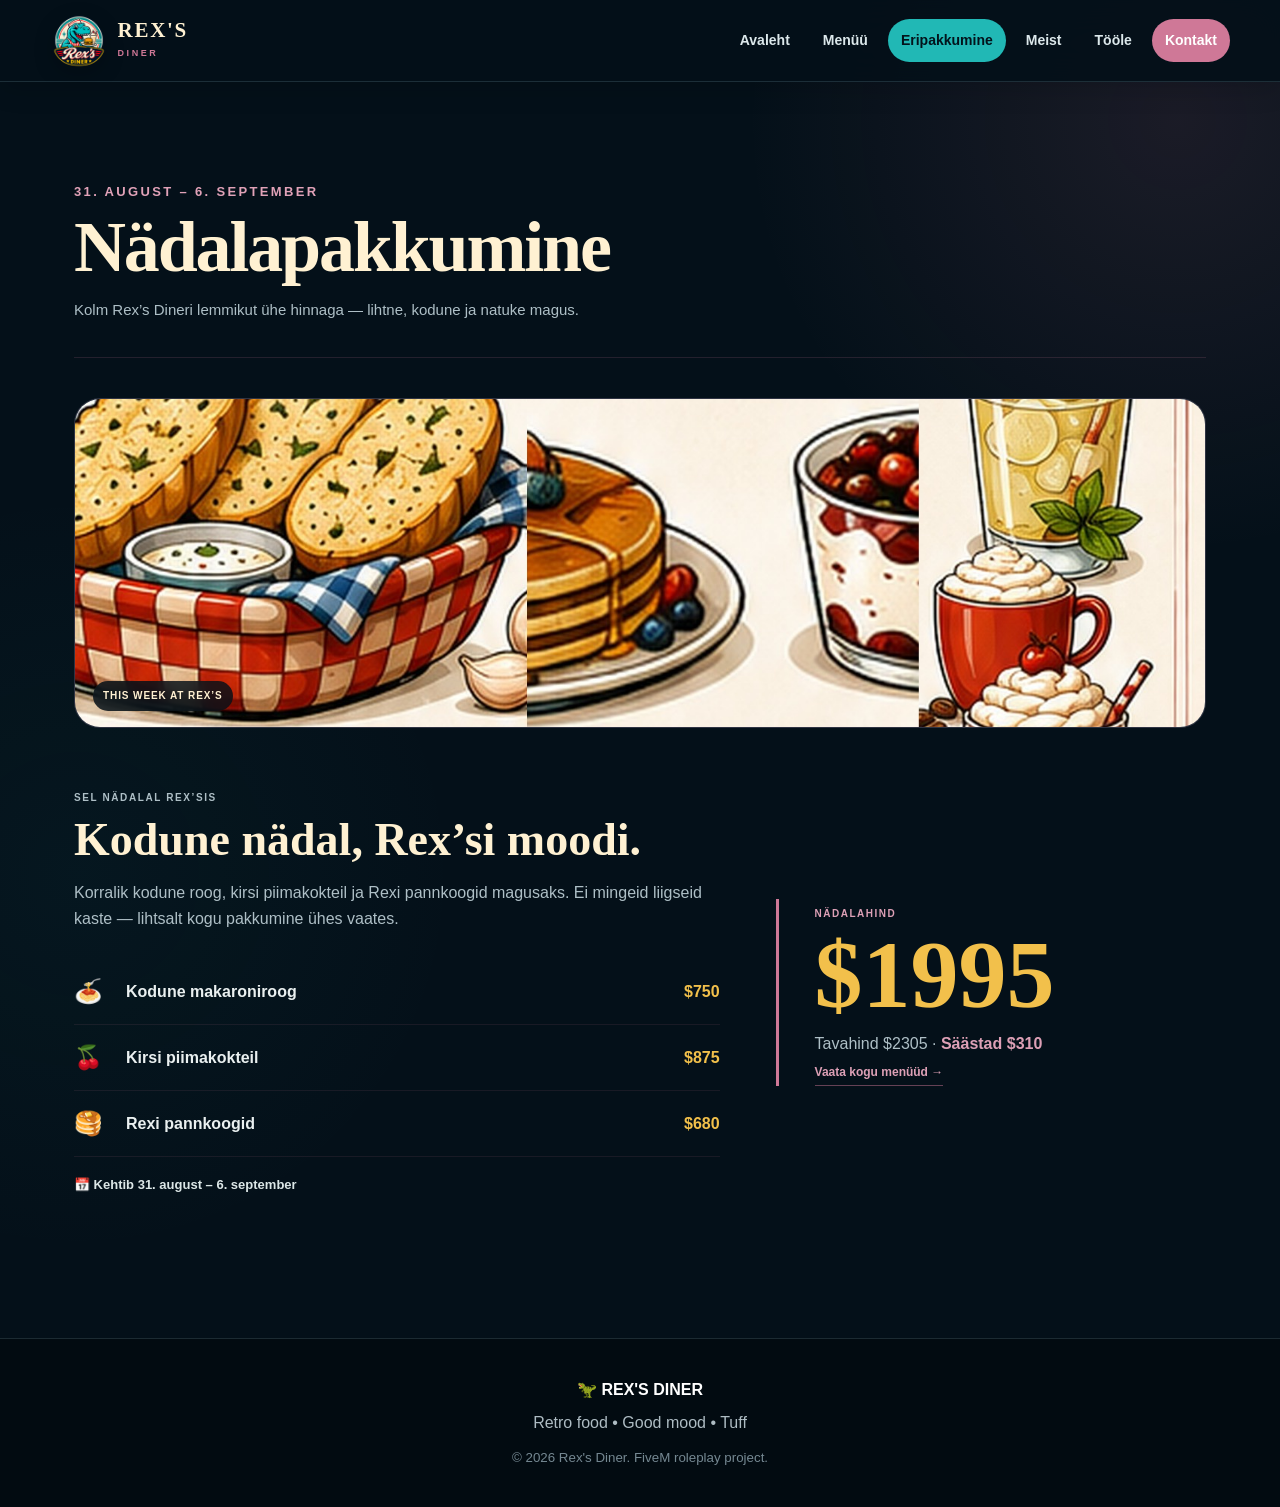
==== commit 2817e6ff: "Add files via upload" ====
--- a/eripakkumine.html
+++ b/eripakkumine.html
@@ -5,7 +5,7 @@
   <meta name="viewport" content="width=device-width, initial-scale=1">
   <meta name="theme-color" content="#06151f">
   <title>Eripakkumine | Rex's Diner</title>
-  <link rel="stylesheet" href="styles.css?v=110">
+  <link rel="stylesheet" href="styles.css?v=150">
   
 <style>
 /* =========================================================
@@ -207,6 +207,104 @@
     padding-top: 26px;
     border-left: 0;
     border-top: 3px solid #cf7897;
+  }
+}
+</style>
+
+
+<style>
+/* =========================================================
+   REX'S VISUAL REFRESH
+   Silver-Diner-inspired principle:
+   large visuals + short copy + open sections
+   ========================================================= */
+
+.visual-frame {
+  position: relative;
+  overflow: hidden;
+  border-radius: 26px;
+  background: #0b2330;
+  border: 1px solid rgba(207,120,151,.18);
+}
+
+.visual-frame img {
+  display: block;
+  width: 100%;
+  height: 100%;
+  object-fit: cover;
+}
+
+.visual-frame::after {
+  content: "";
+  position: absolute;
+  inset: 0;
+  pointer-events: none;
+  box-shadow: inset 0 0 0 1px rgba(255,255,255,.025);
+}
+
+.visual-caption {
+  position: absolute;
+  left: 18px;
+  bottom: 16px;
+  z-index: 2;
+  padding: 7px 10px;
+  border-radius: 999px;
+  background: rgba(4,16,25,.82);
+  backdrop-filter: blur(8px);
+  color: #fff1d2;
+  font-size: 10px;
+  font-weight: 900;
+  letter-spacing: .09em;
+  text-transform: uppercase;
+}
+
+.retro-check-line {
+  height: 7px;
+  margin: 0;
+  border: 0;
+  opacity: .7;
+  background:
+    linear-gradient(90deg,
+      #cf7897 0 12.5%,
+      #fff1d2 12.5% 25%,
+      #21b8b5 25% 37.5%,
+      #fff1d2 37.5% 50%,
+      #cf7897 50% 62.5%,
+      #fff1d2 62.5% 75%,
+      #21b8b5 75% 87.5%,
+      #fff1d2 87.5% 100%);
+  background-size: 72px 7px;
+}
+
+.visual-mini-label {
+  color: #e1a2b8;
+  font-size: 10px;
+  font-weight: 900;
+  letter-spacing: .14em;
+  text-transform: uppercase;
+}
+
+@media (max-width: 760px) {
+  .visual-frame {
+    border-radius: 20px;
+  }
+}
+</style>
+
+
+<style>
+.offer-food-visual {
+  height: 330px;
+  margin: 40px 0 8px;
+}
+
+.offer-food-visual img {
+  object-position: center;
+}
+
+@media (max-width: 700px) {
+  .offer-food-visual {
+    height: 230px;
   }
 }
 </style>
@@ -241,6 +339,13 @@
       <h1>Nädalapakkumine</h1>
       <p>Kolm Rex’s Dineri lemmikut ühe hinnaga — lihtne, kodune ja natuke magus.</p>
     </div>
+
+
+    <figure class="visual-frame offer-food-visual">
+      <img src="rex-food-strip.jpg" alt="Rex's Dineri retro toidu ja joogi illustratsioonid">
+      <figcaption class="visual-caption">This week at Rex’s</figcaption>
+    </figure>
+
 
     <section class="open-section offer-open">
       <div class="offer-open-copy">
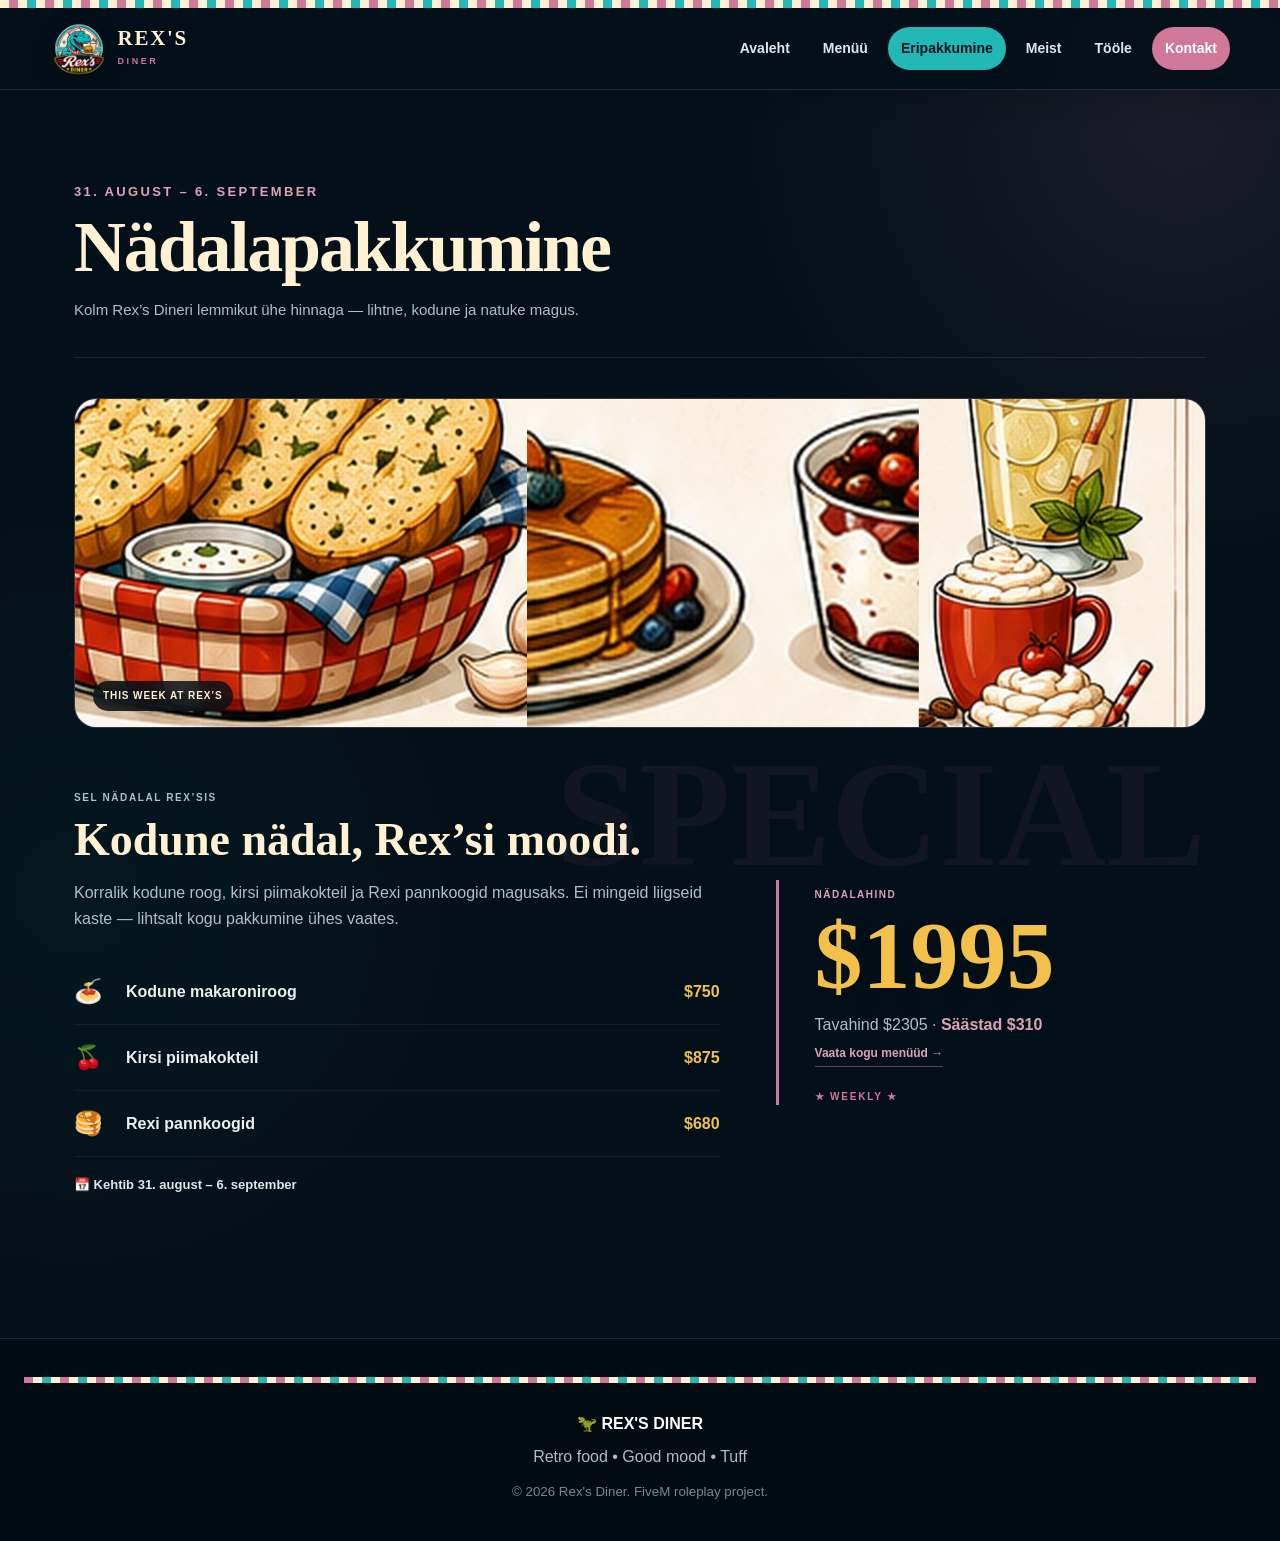
==== commit f1fd943e: "Add files via upload" ====
--- a/eripakkumine.html
+++ b/eripakkumine.html
@@ -5,7 +5,7 @@
   <meta name="viewport" content="width=device-width, initial-scale=1">
   <meta name="theme-color" content="#06151f">
   <title>Eripakkumine | Rex's Diner</title>
-  <link rel="stylesheet" href="styles.css?v=150">
+  <link rel="stylesheet" href="styles.css?v=200">
   
 <style>
 /* =========================================================
@@ -309,6 +309,186 @@
 }
 </style>
 
+
+<style>
+/* =========================================================
+   REX'S DINER STYLE V2
+   More classic diner website, still navy + dusty rose.
+   ========================================================= */
+
+body::before {
+  content: "";
+  display: block;
+  height: 8px;
+  position: fixed;
+  inset: 0 0 auto 0;
+  z-index: 100;
+  background:
+    linear-gradient(90deg,
+      #fff1d2 0 12.5%, #cf7897 12.5% 25%,
+      #fff1d2 25% 37.5%, #21b8b5 37.5% 50%,
+      #fff1d2 50% 62.5%, #cf7897 62.5% 75%,
+      #fff1d2 75% 87.5%, #21b8b5 87.5% 100%);
+  background-size: 72px 8px;
+}
+
+.site-header {
+  top: 8px !important;
+}
+
+.site-footer {
+  position: relative;
+  overflow: hidden;
+}
+
+.site-footer::before {
+  content: "";
+  display: block;
+  height: 6px;
+  margin-bottom: 28px;
+  background:
+    linear-gradient(90deg,
+      #cf7897 0 12.5%, #fff1d2 12.5% 25%,
+      #21b8b5 25% 37.5%, #fff1d2 37.5% 50%,
+      #cf7897 50% 62.5%, #fff1d2 62.5% 75%,
+      #21b8b5 75% 87.5%, #fff1d2 87.5% 100%);
+  background-size: 72px 6px;
+}
+
+.diner-sign {
+  display: inline-flex;
+  align-items: center;
+  gap: 8px;
+  padding: 7px 12px;
+  border: 1px solid rgba(207,120,151,.24);
+  border-radius: 999px;
+  background: rgba(207,120,151,.08);
+  color: #dda0b6;
+  font-size: 10px;
+  font-weight: 900;
+  letter-spacing: .14em;
+  text-transform: uppercase;
+}
+
+.diner-star {
+  color: #f2c04b;
+}
+
+.diner-divider {
+  display: flex;
+  align-items: center;
+  gap: 13px;
+  margin: 7px 0 19px;
+  color: #cf7897;
+}
+
+.diner-divider::before,
+.diner-divider::after {
+  content: "";
+  height: 1px;
+  flex: 1;
+  background: linear-gradient(90deg, transparent, rgba(207,120,151,.42));
+}
+
+.diner-divider::after {
+  background: linear-gradient(90deg, rgba(207,120,151,.42), transparent);
+}
+
+.diner-big-word {
+  margin: 0;
+  color: rgba(207,120,151,.09);
+  font-family: Georgia, "Times New Roman", serif;
+  font-size: clamp(72px, 13vw, 180px);
+  font-weight: 900;
+  line-height: .72;
+  letter-spacing: -.055em;
+  white-space: nowrap;
+  pointer-events: none;
+  user-select: none;
+}
+
+.retro-quote {
+  position: relative;
+  max-width: 820px;
+  margin: 0 auto;
+  padding: 18px 42px;
+  text-align: center;
+  color: #fff1d2;
+  font-family: Georgia, "Times New Roman", serif;
+  font-size: clamp(25px, 3.6vw, 42px);
+  line-height: 1.15;
+}
+
+.retro-quote::before,
+.retro-quote::after {
+  color: #cf7897;
+  font-size: 52px;
+  line-height: 1;
+  position: absolute;
+}
+
+.retro-quote::before {
+  content: "“";
+  left: 0;
+  top: 0;
+}
+
+.retro-quote::after {
+  content: "”";
+  right: 0;
+  bottom: -10px;
+}
+
+@media (max-width: 700px) {
+  .site-header {
+    top: 8px !important;
+  }
+
+  .diner-big-word {
+    font-size: 64px;
+    white-space: normal;
+  }
+}
+</style>
+
+
+<style>
+.offer-food-visual {
+  border-radius: 22px !important;
+}
+
+.offer-open {
+  position: relative;
+}
+
+.offer-open::before {
+  content: "SPECIAL";
+  position: absolute;
+  right: 0;
+  top: 18px;
+  color: rgba(207,120,151,.07);
+  font-family: Georgia, "Times New Roman", serif;
+  font-size: clamp(70px, 13vw, 150px);
+  font-weight: 900;
+  line-height: .8;
+  pointer-events: none;
+}
+
+.offer-price-open strong {
+  text-shadow: 0 10px 24px rgba(0,0,0,.22);
+}
+
+.offer-price-open::after {
+  content: "★ WEEKLY ★";
+  display: block;
+  margin-top: 22px;
+  color: #cf7897;
+  font-size: 10px;
+  font-weight: 900;
+  letter-spacing: .18em;
+}
+</style>
+
 </head>
 <body>
 
